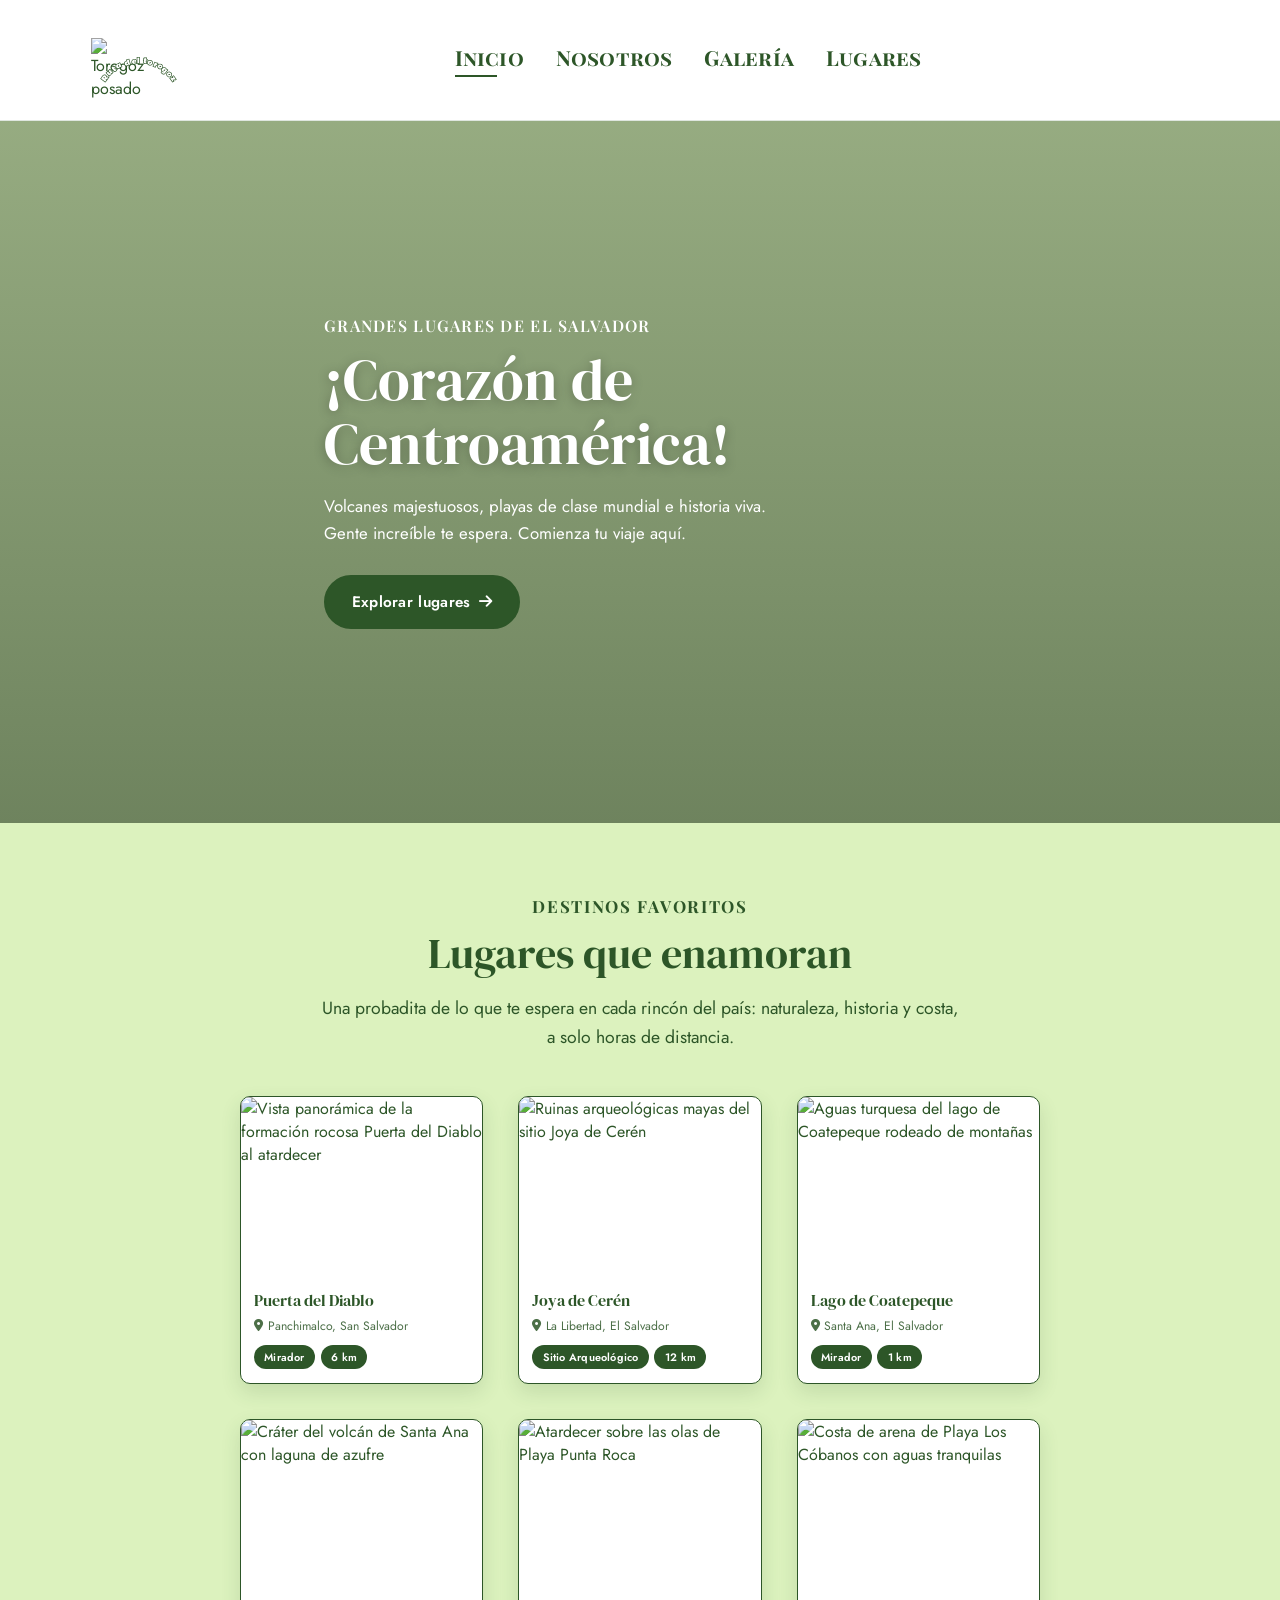
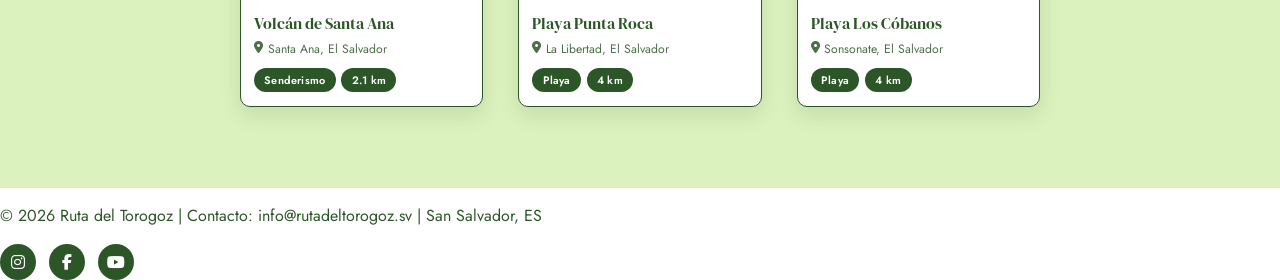
==== index.html @ 1dcf2319 "Subida de una parte de codigo" ====
<!DOCTYPE html>
<html lang="es">
<head>
  <meta charset="UTF-8">
  <meta name="viewport" content="width=device-width, initial-scale=1.0">
  <title>Ruta del Torogoz | Inicio</title>
  <meta name="description" content="Descubre volcanes, playas de clase mundial e historia viva en el corazón de Centroamérica con Ruta del Torogoz.">

  <!-- Tipografías: Rammetto One (logotipo), Playfair Display (menú), DM Serif Display (titulares) y Jost (texto de lectura) -->
  <link rel="preconnect" href="https://fonts.googleapis.com">
  <link rel="preconnect" href="https://fonts.gstatic.com" crossorigin>
  <link href="https://fonts.googleapis.com/css2?family=DM+Serif+Display:ital@0;1&family=Jost:wght@300;400;500;600&family=Playfair+Display:wght@500;600;700&family=Rammetto+One&display=swap" rel="stylesheet">

  <!-- Font Awesome para iconografía (pines de ubicación, redes sociales, flecha) -->
  <link rel="stylesheet" href="https://cdnjs.cloudflare.com/ajax/libs/font-awesome/6.5.1/css/all.min.css">

  <link rel="stylesheet" href="style.css">
</head>
<body>

  <!-- ===================== HEADER / NAVEGACIÓN ===================== -->
  <header class="site-header">
    <div class="site-header__bar">

      <a href="index.html" class="logo" aria-label="Ruta del Torogoz — Inicio">
        <span class="logo__mark">
          <img src="assets/logo-torogoz.jpeg" alt="Torogoz posado sobre una maleta de viaje, símbolo de Ruta del Torogoz">
          <svg class="logo__ring" viewBox="0 0 220 220" aria-hidden="true">
            <path id="logoArc" d="M 18,150 A 92,92 0 1 1 202,150" fill="none"></path>
            <text>
              <textPath href="#logoArc" startOffset="50%" text-anchor="middle">Ruta del torogoz</textPath>
            </text>
          </svg>
        </span>
      </a>

      <button class="nav-toggle" id="navToggle" aria-expanded="false" aria-controls="primaryNav" aria-label="Abrir menú de navegación">
        <span></span><span></span><span></span>
      </button>

      <nav class="main-nav" id="primaryNav" aria-label="Navegación principal">
        <ul class="main-nav__list">
          <li><a href="index.html" class="main-nav__link main-nav__link--active">Inicio</a></li>
          <li><a href="nosotros.html" class="main-nav__link">Nosotros</a></li>
          <li><a href="galeria.html" class="main-nav__link">Galería</a></li>
          <li><a href="lugares.html" class="main-nav__link">Lugares</a></li>
        </ul>
      </nav>
    </div>
  </header>

  <main>
    <!-- ===================== HERO ===================== -->
    <section class="hero">
      <div class="hero__overlay" aria-hidden="true"></div>
      <div class="hero__content">
        <p class="hero__eyebrow">Grandes lugares de El Salvador</p>
        <h1 class="hero__title">¡Corazón de Centroamérica!</h1>
        <p class="hero__text">
          Volcanes majestuosos, playas de clase mundial e historia
          viva. Gente increíble te espera. Comienza tu viaje aquí.
        </p>
        <a href="lugares.html" class="btn btn--primary">
          Explorar lugares <i class="fa-solid fa-arrow-right" aria-hidden="true"></i>
        </a>
      </div>
    </section>

    <!-- ===================== LUGARES DESTACADOS ===================== -->
    <section class="places" id="lugares" aria-labelledby="placesTitle">
      <div class="places__intro">
        <p class="section-eyebrow">Destinos favoritos</p>
        <h2 id="placesTitle" class="section-title">Lugares que enamoran</h2>
        <p class="section-text">Una probadita de lo que te espera en cada rincón del país: naturaleza, historia y costa, a solo horas de distancia.</p>
      </div>

      <ul class="place-grid" role="list">

        <li class="place-card">
          <figure class="place-card__media">
            <img src="https://picsum.photos/id/1015/640/480" alt="Vista panorámica de la formación rocosa Puerta del Diablo al atardecer">
          </figure>
          <div class="place-card__body">
            <h3 class="place-card__title">Puerta del Diablo</h3>
            <p class="place-card__location"><i class="fa-solid fa-location-dot" aria-hidden="true"></i> Panchimalco, San Salvador</p>
            <ul class="place-card__tags" role="list">
              <li class="tag">Mirador</li>
              <li class="tag">6 km</li>
            </ul>
          </div>
        </li>

        <li class="place-card">
          <figure class="place-card__media">
            <img src="https://picsum.photos/id/1039/640/480" alt="Ruinas arqueológicas mayas del sitio Joya de Cerén">
          </figure>
          <div class="place-card__body">
            <h3 class="place-card__title">Joya de Cerén</h3>
            <p class="place-card__location"><i class="fa-solid fa-location-dot" aria-hidden="true"></i> La Libertad, El Salvador</p>
            <ul class="place-card__tags" role="list">
              <li class="tag">Sitio Arqueológico</li>
              <li class="tag">12 km</li>
            </ul>
          </div>
        </li>

        <li class="place-card">
          <figure class="place-card__media">
            <img src="https://picsum.photos/id/1043/640/480" alt="Aguas turquesa del lago de Coatepeque rodeado de montañas">
          </figure>
          <div class="place-card__body">
            <h3 class="place-card__title">Lago de Coatepeque</h3>
            <p class="place-card__location"><i class="fa-solid fa-location-dot" aria-hidden="true"></i> Santa Ana, El Salvador</p>
            <ul class="place-card__tags" role="list">
              <li class="tag">Mirador</li>
              <li class="tag">1 km</li>
            </ul>
          </div>
        </li>

        <li class="place-card">
          <figure class="place-card__media">
            <img src="https://picsum.photos/id/1036/640/480" alt="Cráter del volcán de Santa Ana con laguna de azufre">
          </figure>
          <div class="place-card__body">
            <h3 class="place-card__title">Volcán de Santa Ana</h3>
            <p class="place-card__location"><i class="fa-solid fa-location-dot" aria-hidden="true"></i> Santa Ana, El Salvador</p>
            <ul class="place-card__tags" role="list">
              <li class="tag">Senderismo</li>
              <li class="tag">2.1 km</li>
            </ul>
          </div>
        </li>

        <li class="place-card">
          <figure class="place-card__media">
            <img src="https://picsum.photos/id/1002/640/480" alt="Atardecer sobre las olas de Playa Punta Roca">
          </figure>
          <div class="place-card__body">
            <h3 class="place-card__title">Playa Punta Roca</h3>
            <p class="place-card__location"><i class="fa-solid fa-location-dot" aria-hidden="true"></i> La Libertad, El Salvador</p>
            <ul class="place-card__tags" role="list">
              <li class="tag">Playa</li>
              <li class="tag">4 km</li>
            </ul>
          </div>
        </li>

        <li class="place-card">
          <figure class="place-card__media">
            <img src="https://picsum.photos/id/1050/640/480" alt="Costa de arena de Playa Los Cóbanos con aguas tranquilas">
          </figure>
          <div class="place-card__body">
            <h3 class="place-card__title">Playa Los Cóbanos</h3>
            <p class="place-card__location"><i class="fa-solid fa-location-dot" aria-hidden="true"></i> Sonsonate, El Salvador</p>
            <ul class="place-card__tags" role="list">
              <li class="tag">Playa</li>
              <li class="tag">4 km</li>
            </ul>
          </div>
        </li>

      </ul>
    </section>
  </main>

  <!-- ===================== FOOTER ===================== -->
  <footer class="site-footer">
    <p class="site-footer__copy">© 2026 Ruta del Torogoz | Contacto: <a href="mailto:info@rutadeltorogoz.sv">info@rutadeltorogoz.sv</a> | San Salvador, ES</p>
    <ul class="site-footer__social" role="list">
      <li><a href="#" aria-label="Instagram"><i class="fa-brands fa-instagram" aria-hidden="true"></i></a></li>
      <li><a href="#" aria-label="Facebook"><i class="fa-brands fa-facebook-f" aria-hidden="true"></i></a></li>
      <li><a href="#" aria-label="YouTube"><i class="fa-brands fa-youtube" aria-hidden="true"></i></a></li>
    </ul>
  </footer>

  <script src="script.js"></script>
</body>
</html>
---- style.css ----
/* =====================================================================
   RUTA DEL TOROGOZ — style.css
   Paleta:
     --verde-trazo   #2D5628  (trazos, texto principal, botones)
     --blanco        #FFFFFF  (header, tarjetas, footer)
     --verde-medio   #B5D371  (acentos, franjas)
     --verde-fondo   #DCF2BE  (fondo general del sitio, verde suave)
   Tipografías:
     Rammetto One     -> logotipo
     Playfair Display -> menú de navegación
     DM Serif Display -> titulares
     Jost              -> texto de lectura
   ===================================================================== */

/* ---------- 1. Variables y reset ---------- */
:root {
  --verde-trazo: #2D5628;
  --blanco: #FFFFFF;
  --verde-medio: #B5D371;
  --verde-fondo: #DCF2BE;

  --font-logo: 'Rammetto One', system-ui, sans-serif;
  --font-menu: 'Playfair Display', Georgia, serif;
  --font-titular: 'DM Serif Display', Georgia, serif;
  --font-texto: 'Jost', 'Segoe UI', sans-serif;

  --radio-tarjeta: 14px;
  --sombra-tarjeta: 0 8px 20px rgba(45, 86, 40, 0.14);
  --contenedor-ancho: 1180px;
}

*, *::before, *::after { box-sizing: border-box; }

html { scroll-behavior: smooth; }

body {
  margin: 0;
  font-family: var(--font-texto);
  color: var(--verde-trazo);
  background-color: var(--verde-fondo); /* fondo general de todo el proyecto */
  -webkit-font-smoothing: antialiased;
}

img { max-width: 100%; display: block; }

a { color: inherit; text-decoration: none; }

ul { list-style: none; margin: 0; padding: 0; }

:focus-visible {
  outline: 3px solid var(--verde-trazo);
  outline-offset: 2px;
}

.btn {
  display: inline-flex;
  align-items: center;
  gap: 0.55rem;
  font-family: var(--font-texto);
  font-weight: 600;
  font-size: 0.95rem;
  letter-spacing: 0.02em;
  padding: 0.85rem 1.6rem;
  border-radius: 999px;
  border: 2px solid var(--verde-trazo);
  cursor: pointer;
  transition: transform 0.2s ease, background-color 0.2s ease, color 0.2s ease;
}

.btn--primary {
  background-color: var(--verde-trazo);
  color: var(--blanco);
}

.btn--primary:hover,
.btn--primary:focus-visible {
  background-color: var(--blanco);
  color: var(--verde-trazo);
  transform: translateY(-2px);
}

/* ---------- 2. Header / Navegación ---------- */
.site-header {
  position: sticky;
  top: 0;
  z-index: 50;
  background-color: var(--blanco);
  border-bottom: 1px solid rgba(45, 86, 40, 0.15);
}

.site-header__bar {
  max-width: var(--contenedor-ancho);
  margin-inline: auto;
  padding: 0.75rem 1.5rem;
  display: grid;
  grid-template-columns: auto 1fr auto;
  align-items: center;
  gap: 1rem;
}

.site-header__bar .logo {
  grid-column: 1;
}

.site-header__bar .main-nav {
  grid-column: 2;
  justify-self: center;
}

.nav-toggle {
  grid-column: 3;
  justify-self: end;
}

/* --- Logotipo: torogoz + texto curvo Rammetto One --- */
.logo {
  position: relative;
  display: inline-flex;
  align-items: center;
  justify-content: center;
  width: 96px;
  height: 96px;
  flex-shrink: 0;
}

.logo__mark {
  position: relative;
  display: block;
  width: 62px;
  height: 62px;
  margin-top: 18px;
}

.logo__mark img {
  width: 100%;
  height: 100%;
  object-fit: contain;
}

.logo__ring {
  position: absolute;
  inset: 0;
  width: 96px;
  height: 96px;
  overflow: visible;
  pointer-events: none;
}

.logo__ring text {
  font-family: var(--font-logo);
  font-size: 15px;
  fill: var(--blanco);
  stroke: var(--verde-trazo);
  stroke-width: 3px;
  paint-order: stroke fill;
  letter-spacing: 1px;
}

/* --- Navegación principal --- */
.main-nav__list {
  display: flex;
  align-items: center;
  gap: 2rem;
}

.main-nav__link {
  position: relative;
  display: inline-block;
  font-family: var(--font-menu);
  font-weight: 700;
  font-size: 1.3rem;
  color: var(--verde-trazo);
  font-variant-caps: small-caps; /* primera letra en mayúscula grande, resto en versalitas, igual al diseño */
  letter-spacing: 0.01em;
  padding-bottom: 6px;
  white-space: nowrap;
  transition: opacity 0.2s ease;
}

.main-nav__link::after {
  content: '';
  position: absolute;
  left: 0;
  bottom: 0;
  width: 62%;
  height: 2px;
  background-color: var(--verde-trazo);
  transform: scaleX(0);
  transform-origin: left;
  transition: transform 0.25s ease;
}

.main-nav__link:hover,
.main-nav__link:focus-visible {
  opacity: 0.75;
}

.main-nav__link--active::after {
  transform: scaleX(1);
}

.nav-toggle {
  display: none;
  flex-direction: column;
  justify-content: center;
  gap: 5px;
  width: 40px;
  height: 40px;
  background: none;
  border: none;
  cursor: pointer;
  padding: 0;
}

.nav-toggle span {
  display: block;
  height: 2px;
  width: 100%;
  background-color: var(--verde-trazo);
  border-radius: 2px;
}

/* ---------- 3. Hero ---------- */
.hero {
  position: relative;
  min-height: 78vh;
  display: flex;
  align-items: center;
  background-image:
    linear-gradient(180deg, rgba(20, 40, 15, 0.35) 0%, rgba(20, 40, 15, 0.55) 100%),
    url('https://picsum.photos/id/1018/1600/1000');
  background-size: cover;
  background-position: center;
}

.hero__content {
  position: relative;
  z-index: 2;
  max-width: var(--contenedor-ancho);
  margin-inline: auto;
  padding: 4rem 1.5rem;
  color: var(--blanco);
  max-width: 680px;
}

.hero__eyebrow {
  font-family: var(--font-menu);
  text-transform: uppercase;
  letter-spacing: 0.08em;
  font-size: 1rem;
  font-weight: 600;
  margin: 0 0 0.75rem;
}

.hero__title {
  font-family: var(--font-titular);
  font-weight: 400;
  font-size: clamp(2.4rem, 5vw, 3.6rem);
  line-height: 1.1;
  margin: 0 0 1.1rem;
  text-shadow: 0 2px 12px rgba(0, 0, 0, 0.25);
}

.hero__text {
  font-size: 1.05rem;
  line-height: 1.6;
  margin: 0 0 1.8rem;
  max-width: 46ch;
}

/* ---------- 4. Lugares destacados (grid de tarjetas) ---------- */
.places {
  max-width: var(--contenedor-ancho);
  margin-inline: auto;
  padding: 4.5rem 1.5rem 5rem;
}

.places__intro {
  text-align: center;
  max-width: 640px;
  margin: 0 auto 2.75rem;
}

.section-eyebrow {
  font-family: var(--font-menu);
  text-transform: uppercase;
  letter-spacing: 0.1em;
  font-size: 1.05rem;
  font-weight: 700;
  margin: 0 0 0.5rem;
}

.section-title {
  font-family: var(--font-titular);
  font-weight: 400;
  font-size: clamp(1.9rem, 3.4vw, 2.6rem);
  margin: 0 0 0.75rem;
}

.section-text {
  font-size: 1.1rem;
  line-height: 1.65;
  margin: 0;
}

/* Grid respeta 3 columnas x 2 filas, como en el diseño de referencia */
.place-grid {
  display: grid;
  grid-template-columns: repeat(3, 1fr);
  gap: 2.2rem;
  max-width: 800px;
  margin-inline: auto;
}

.place-card {
  display: flex;
  flex-direction: column;
  background-color: var(--blanco);
  border: 1.5px solid var(--verde-trazo);
  border-radius: 10px;
  overflow: hidden;
  box-shadow: var(--sombra-tarjeta);
  transition: transform 0.25s ease, box-shadow 0.25s ease;
}

.place-card:hover {
  transform: translateY(-4px);
  box-shadow: 0 14px 26px rgba(45, 86, 40, 0.2);
}

.place-card__media {
  margin: 0;
  aspect-ratio: 4 / 3;
  overflow: hidden;
}

.place-card__media img {
  width: 100%;
  height: 100%;
  object-fit: cover;
  transition: transform 0.4s ease;
}

.place-card:hover .place-card__media img {
  transform: scale(1.06);
}

.place-card__body {
  display: flex;
  flex-direction: column;
  gap: 0.35rem;
  padding: 0.7rem 0.8rem 0.85rem;
}

.place-card__title {
  font-family: var(--font-titular);
  font-weight: 400;
  font-size: 1.02rem;
  margin: 0;
}

.place-card__location {
  display: flex;
  align-items: center;
  gap: 0.3rem;
  font-size: 0.76rem;
  color: var(--verde-trazo);
  opacity: 0.85;
  margin: 0;
}

.place-card__tags {
  display: flex;
  flex-wrap: wrap;
  gap: 0.35rem;
  margin-top: 0.3rem;
}

.tag {
  background-color: var(--verde-trazo);
  color: var(--blanco);
  font-size: 0.68rem;
  font-weight: 600;
  letter-spacing: 0.02em;
  padding: 0.25rem 0.65rem;
  border-radius: 999px;
}

/* ---------- 5. Footer ---------- */
.site-footer {
  background-color: var(--blanco);
  border-top: 1px solid rgba(45, 86, 40, 0.15);
}

.site-footer__top {
  max-width: var(--contenedor-ancho);
  margin-inline: auto;
  padding: 3.5rem 1.5rem 2.5rem;
  display: grid;
  grid-template-columns: 1.4fr 1fr 1fr;
  gap: 2.5rem;
}

.footer-col h3 {
  font-family: var(--font-menu);
  font-size: 1.1rem;
  font-weight: 700;
  margin: 0 0 0.9rem;
}

.footer-col p {
  font-size: 0.92rem;
  line-height: 1.6;
  margin: 0;
  opacity: 0.85;
  max-width: 34ch;
}

.footer-col--links ul,
.footer-col--contact ul {
  display: flex;
  flex-direction: column;
  gap: 0.6rem;
}

.footer-col--links a {
  font-size: 0.95rem;
  transition: opacity 0.2s ease;
}

.footer-col--links a:hover {
  opacity: 0.7;
}

.footer-col--contact li {
  display: flex;
  align-items: center;
  gap: 0.5rem;
  font-size: 0.92rem;
}

.footer-col--contact a:hover {
  opacity: 0.7;
}

.footer-logo {
  display: inline-flex;
  align-items: center;
  gap: 0.6rem;
  margin-bottom: 0.9rem;
}

.footer-logo img {
  width: 40px;
  height: 40px;
  object-fit: contain;
}

.footer-logo span {
  font-family: var(--font-titular);
  font-size: 1.15rem;
}

.site-footer__social {
  display: flex;
  gap: 0.8rem;
  margin-top: 1.1rem;
}

.site-footer__social a {
  display: inline-flex;
  align-items: center;
  justify-content: center;
  width: 36px;
  height: 36px;
  border-radius: 50%;
  background-color: var(--verde-trazo);
  color: var(--blanco);
  transition: transform 0.2s ease, background-color 0.2s ease;
}

.site-footer__social a:hover,
.site-footer__social a:focus-visible {
  background-color: var(--verde-medio);
  color: var(--verde-trazo);
  transform: translateY(-3px);
}

.site-footer__bottom {
  border-top: 1px solid rgba(45, 86, 40, 0.12);
  padding: 1.1rem 1.5rem;
  text-align: center;
}

.site-footer__bottom p {
  font-size: 0.85rem;
  margin: 0;
  opacity: 0.8;
}


/* ---------- 6. Responsividad (mobile-first: ajustes desde escritorio hacia abajo) ---------- */

/* Tablets */
@media (max-width: 900px) {
  .place-grid {
    grid-template-columns: repeat(2, 1fr);
  }

  .site-footer__top {
    grid-template-columns: 1fr 1fr;
  }

  .footer-col--brand {
    grid-column: 1 / -1;
  }
}

/* Tablets pequeñas y móviles: aquí activamos el menú tipo hamburguesa */
@media (max-width: 860px) {
  .nav-toggle {
    display: flex;
  }

  .main-nav {
    position: absolute;
    top: 100%;
    left: 0;
    right: 0;
    background-color: var(--blanco);
    border-bottom: 1px solid rgba(45, 86, 40, 0.15);
    max-height: 0;
    overflow: hidden;
    transition: max-height 0.3s ease;
  }

  .main-nav.is-open {
    max-height: 320px;
  }

  .main-nav__list {
    flex-direction: column;
    align-items: flex-start;
    gap: 0;
    padding: 0.5rem 1.5rem 1.25rem;
  }

  .main-nav__link {
    display: block;
    padding: 0.6rem 0;
    width: 100%;
  }

  .hero {
    min-height: 70vh;
  }

  .place-grid {
    grid-template-columns: 1fr;
  }

  .site-footer__top {
    grid-template-columns: 1fr;
    text-align: center;
  }

  .footer-col--brand {
    grid-column: auto;
  }

  .footer-logo {
    justify-content: center;
  }

  .footer-col p {
    max-width: none;
    margin-inline: auto;
  }

  .footer-col--links ul,
  .footer-col--contact ul {
    align-items: center;
  }

  .footer-col--contact li {
    justify-content: center;
  }

  .site-footer__social {
    justify-content: center;
  }

  /* Táctil: se agranda el área de toque de los íconos sociales */
  .site-footer__social a {
    width: 44px;
    height: 44px;
  }
}
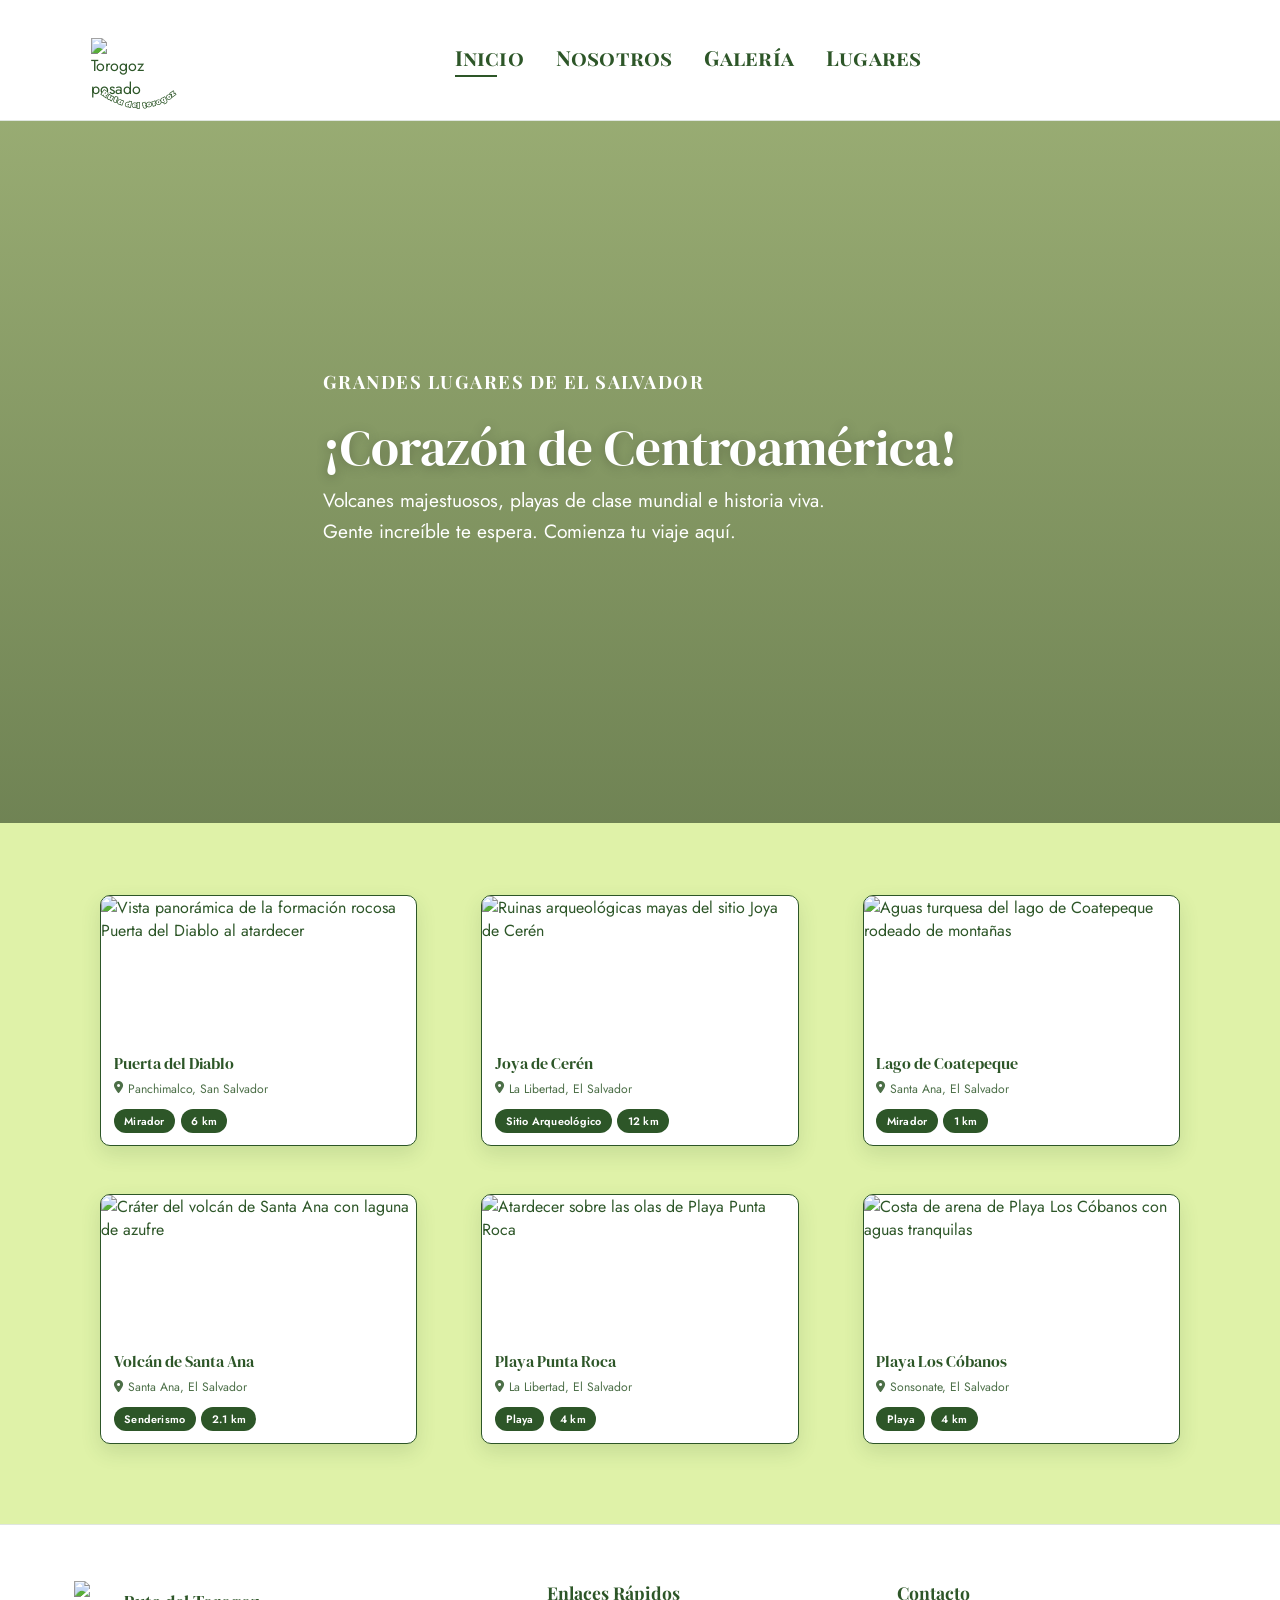
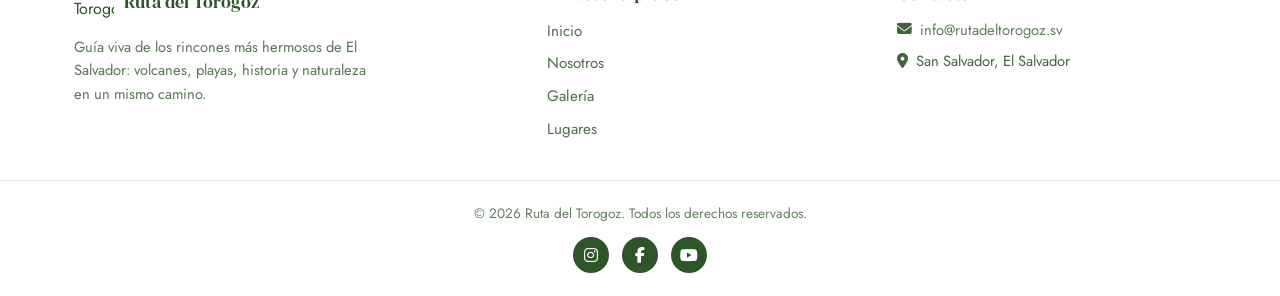
==== commit f841c1ed: "subida de codigo actuaalizado pero no definitiva" ====
--- a/index.html
+++ b/index.html
@@ -26,7 +26,7 @@
         <span class="logo__mark">
           <img src="assets/logo-torogoz.jpeg" alt="Torogoz posado sobre una maleta de viaje, símbolo de Ruta del Torogoz">
           <svg class="logo__ring" viewBox="0 0 220 220" aria-hidden="true">
-            <path id="logoArc" d="M 18,150 A 92,92 0 1 1 202,150" fill="none"></path>
+            <path id="logoArc" d="M 15,120 Q 110,200 205,120" fill="none"></path>
             <text>
               <textPath href="#logoArc" startOffset="50%" text-anchor="middle">Ruta del torogoz</textPath>
             </text>
@@ -60,20 +60,11 @@
           Volcanes majestuosos, playas de clase mundial e historia
           viva. Gente increíble te espera. Comienza tu viaje aquí.
         </p>
-        <a href="lugares.html" class="btn btn--primary">
-          Explorar lugares <i class="fa-solid fa-arrow-right" aria-hidden="true"></i>
-        </a>
       </div>
     </section>
 
     <!-- ===================== LUGARES DESTACADOS ===================== -->
-    <section class="places" id="lugares" aria-labelledby="placesTitle">
-      <div class="places__intro">
-        <p class="section-eyebrow">Destinos favoritos</p>
-        <h2 id="placesTitle" class="section-title">Lugares que enamoran</h2>
-        <p class="section-text">Una probadita de lo que te espera en cada rincón del país: naturaleza, historia y costa, a solo horas de distancia.</p>
-      </div>
-
+    <section class="places" id="lugares" aria-label="Lugares destacados">
       <ul class="place-grid" role="list">
 
         <li class="place-card">
@@ -166,12 +157,44 @@
 
   <!-- ===================== FOOTER ===================== -->
   <footer class="site-footer">
-    <p class="site-footer__copy">© 2026 Ruta del Torogoz | Contacto: <a href="mailto:info@rutadeltorogoz.sv">info@rutadeltorogoz.sv</a> | San Salvador, ES</p>
-    <ul class="site-footer__social" role="list">
-      <li><a href="#" aria-label="Instagram"><i class="fa-brands fa-instagram" aria-hidden="true"></i></a></li>
-      <li><a href="#" aria-label="Facebook"><i class="fa-brands fa-facebook-f" aria-hidden="true"></i></a></li>
-      <li><a href="#" aria-label="YouTube"><i class="fa-brands fa-youtube" aria-hidden="true"></i></a></li>
-    </ul>
+    <div class="site-footer__top">
+
+      <div class="footer-col footer-col--brand">
+        <a href="index.html" class="footer-logo">
+          <img src="assets/logo-torogoz.jpeg" alt="Torogoz posado sobre una maleta de viaje, símbolo de Ruta del Torogoz">
+          <span>Ruta del Torogoz</span>
+        </a>
+        <p>Guía viva de los rincones más hermosos de El Salvador: volcanes, playas, historia y naturaleza en un mismo camino.</p>
+      </div>
+
+      <nav class="footer-col footer-col--links" aria-label="Enlaces del sitio">
+        <h3>Enlaces Rápidos</h3>
+        <ul role="list">
+          <li><a href="index.html">Inicio</a></li>
+          <li><a href="nosotros.html">Nosotros</a></li>
+          <li><a href="galeria.html">Galería</a></li>
+          <li><a href="lugares.html">Lugares</a></li>
+        </ul>
+      </nav>
+
+      <div class="footer-col footer-col--contact">
+        <h3>Contacto</h3>
+        <ul role="list">
+          <li><i class="fa-solid fa-envelope" aria-hidden="true"></i> <a href="mailto:info@rutadeltorogoz.sv">info@rutadeltorogoz.sv</a></li>
+          <li><i class="fa-solid fa-location-dot" aria-hidden="true"></i> San Salvador, El Salvador</li>
+        </ul>
+      </div>
+
+    </div>
+
+    <div class="site-footer__bottom">
+      <p>© 2026 Ruta del Torogoz. Todos los derechos reservados.</p>
+      <ul class="site-footer__social" role="list">
+        <li><a href="#" aria-label="Instagram"><i class="fa-brands fa-instagram" aria-hidden="true"></i></a></li>
+        <li><a href="#" aria-label="Facebook"><i class="fa-brands fa-facebook-f" aria-hidden="true"></i></a></li>
+        <li><a href="#" aria-label="YouTube"><i class="fa-brands fa-youtube" aria-hidden="true"></i></a></li>
+      </ul>
+    </div>
   </footer>
 
   <script src="script.js"></script>
--- a/style.css
+++ b/style.css
@@ -4,7 +4,7 @@
      --verde-trazo   #2D5628  (trazos, texto principal, botones)
      --blanco        #FFFFFF  (header, tarjetas, footer)
      --verde-medio   #B5D371  (acentos, franjas)
-     --verde-fondo   #DCF2BE  (fondo general del sitio, verde suave)
+     --verde-fondo   #DFF2A8  (fondo general del sitio, verde manzana suave)
    Tipografías:
      Rammetto One     -> logotipo
      Playfair Display -> menú de navegación
@@ -17,7 +17,7 @@
   --verde-trazo: #2D5628;
   --blanco: #FFFFFF;
   --verde-medio: #B5D371;
-  --verde-fondo: #DCF2BE;
+  --verde-fondo: #DFF2A8;
 
   --font-logo: 'Rammetto One', system-ui, sans-serif;
   --font-menu: 'Playfair Display', Georgia, serif;
@@ -240,29 +240,30 @@
   margin-inline: auto;
   padding: 4rem 1.5rem;
   color: var(--blanco);
-  max-width: 680px;
+  max-width: 820px;
 }
 
 .hero__eyebrow {
   font-family: var(--font-menu);
   text-transform: uppercase;
   letter-spacing: 0.08em;
-  font-size: 1rem;
-  font-weight: 600;
-  margin: 0 0 0.75rem;
+  font-size: 1.15rem;
+  font-weight: 700;
+  margin: 0 0 1.6rem;
 }
 
 .hero__title {
   font-family: var(--font-titular);
   font-weight: 400;
-  font-size: clamp(2.4rem, 5vw, 3.6rem);
+  font-size: clamp(1.5rem, 4.6vw, 3.2rem);
   line-height: 1.1;
-  margin: 0 0 1.1rem;
+  margin: 0 0 0.6rem;
+  white-space: nowrap;
   text-shadow: 0 2px 12px rgba(0, 0, 0, 0.25);
 }
 
 .hero__text {
-  font-size: 1.05rem;
+  font-size: 1.2rem;
   line-height: 1.6;
   margin: 0 0 1.8rem;
   max-width: 46ch;
@@ -307,14 +308,16 @@
 .place-grid {
   display: grid;
   grid-template-columns: repeat(3, 1fr);
-  gap: 2.2rem;
-  max-width: 800px;
+  align-items: stretch;
+  gap: 3rem 4rem;
+  max-width: 1080px;
   margin-inline: auto;
 }
 
 .place-card {
   display: flex;
   flex-direction: column;
+  height: 100%;
   background-color: var(--blanco);
   border: 1.5px solid var(--verde-trazo);
   border-radius: 10px;
@@ -330,7 +333,7 @@
 
 .place-card__media {
   margin: 0;
-  aspect-ratio: 4 / 3;
+  aspect-ratio: 12 / 5.6;
   overflow: hidden;
 }
 
@@ -348,14 +351,16 @@
 .place-card__body {
   display: flex;
   flex-direction: column;
-  gap: 0.35rem;
-  padding: 0.7rem 0.8rem 0.85rem;
+  flex-grow: 1;
+  gap: 0.4rem;
+  padding: 0.6rem 0.8rem 0.75rem;
 }
 
 .place-card__title {
   font-family: var(--font-titular);
   font-weight: 400;
   font-size: 1.02rem;
+  line-height: 1.25;
   margin: 0;
 }
 
@@ -373,7 +378,8 @@
   display: flex;
   flex-wrap: wrap;
   gap: 0.35rem;
-  margin-top: 0.3rem;
+  margin-top: auto;
+  padding-top: 0.3rem;
 }
 
 .tag {
@@ -389,6 +395,7 @@
 /* ---------- 5. Footer ---------- */
 .site-footer {
   background-color: var(--blanco);
+  color: var(--verde-trazo);
   border-top: 1px solid rgba(45, 86, 40, 0.15);
 }
 
@@ -405,6 +412,7 @@
   font-family: var(--font-menu);
   font-size: 1.1rem;
   font-weight: 700;
+  color: var(--verde-trazo);
   margin: 0 0 0.9rem;
 }
 
@@ -412,7 +420,8 @@
   font-size: 0.92rem;
   line-height: 1.6;
   margin: 0;
-  opacity: 0.85;
+  color: var(--verde-trazo);
+  opacity: 0.8;
   max-width: 34ch;
 }
 
@@ -421,6 +430,12 @@
   display: flex;
   flex-direction: column;
   gap: 0.6rem;
+}
+
+.footer-col--links a,
+.footer-col--contact a {
+  color: var(--verde-trazo);
+  opacity: 0.85;
 }
 
 .footer-col--links a {
@@ -429,7 +444,7 @@
 }
 
 .footer-col--links a:hover {
-  opacity: 0.7;
+  opacity: 1;
 }
 
 .footer-col--contact li {
@@ -437,10 +452,12 @@
   align-items: center;
   gap: 0.5rem;
   font-size: 0.92rem;
+  color: var(--verde-trazo);
+  opacity: 0.9;
 }
 
 .footer-col--contact a:hover {
-  opacity: 0.7;
+  opacity: 1;
 }
 
 .footer-logo {
@@ -459,12 +476,29 @@
 .footer-logo span {
   font-family: var(--font-titular);
   font-size: 1.15rem;
+  color: var(--verde-trazo);
+}
+
+.site-footer__bottom {
+  border-top: 1px solid rgba(45, 86, 40, 0.15);
+  padding: 1.4rem 1.5rem;
+  display: flex;
+  flex-direction: column;
+  align-items: center;
+  gap: 0.9rem;
+  text-align: center;
+}
+
+.site-footer__bottom p {
+  font-size: 0.85rem;
+  margin: 0;
+  color: var(--verde-trazo);
+  opacity: 0.75;
 }
 
 .site-footer__social {
   display: flex;
   gap: 0.8rem;
-  margin-top: 1.1rem;
 }
 
 .site-footer__social a {
@@ -484,18 +518,6 @@
   background-color: var(--verde-medio);
   color: var(--verde-trazo);
   transform: translateY(-3px);
-}
-
-.site-footer__bottom {
-  border-top: 1px solid rgba(45, 86, 40, 0.12);
-  padding: 1.1rem 1.5rem;
-  text-align: center;
-}
-
-.site-footer__bottom p {
-  font-size: 0.85rem;
-  margin: 0;
-  opacity: 0.8;
 }
 
 
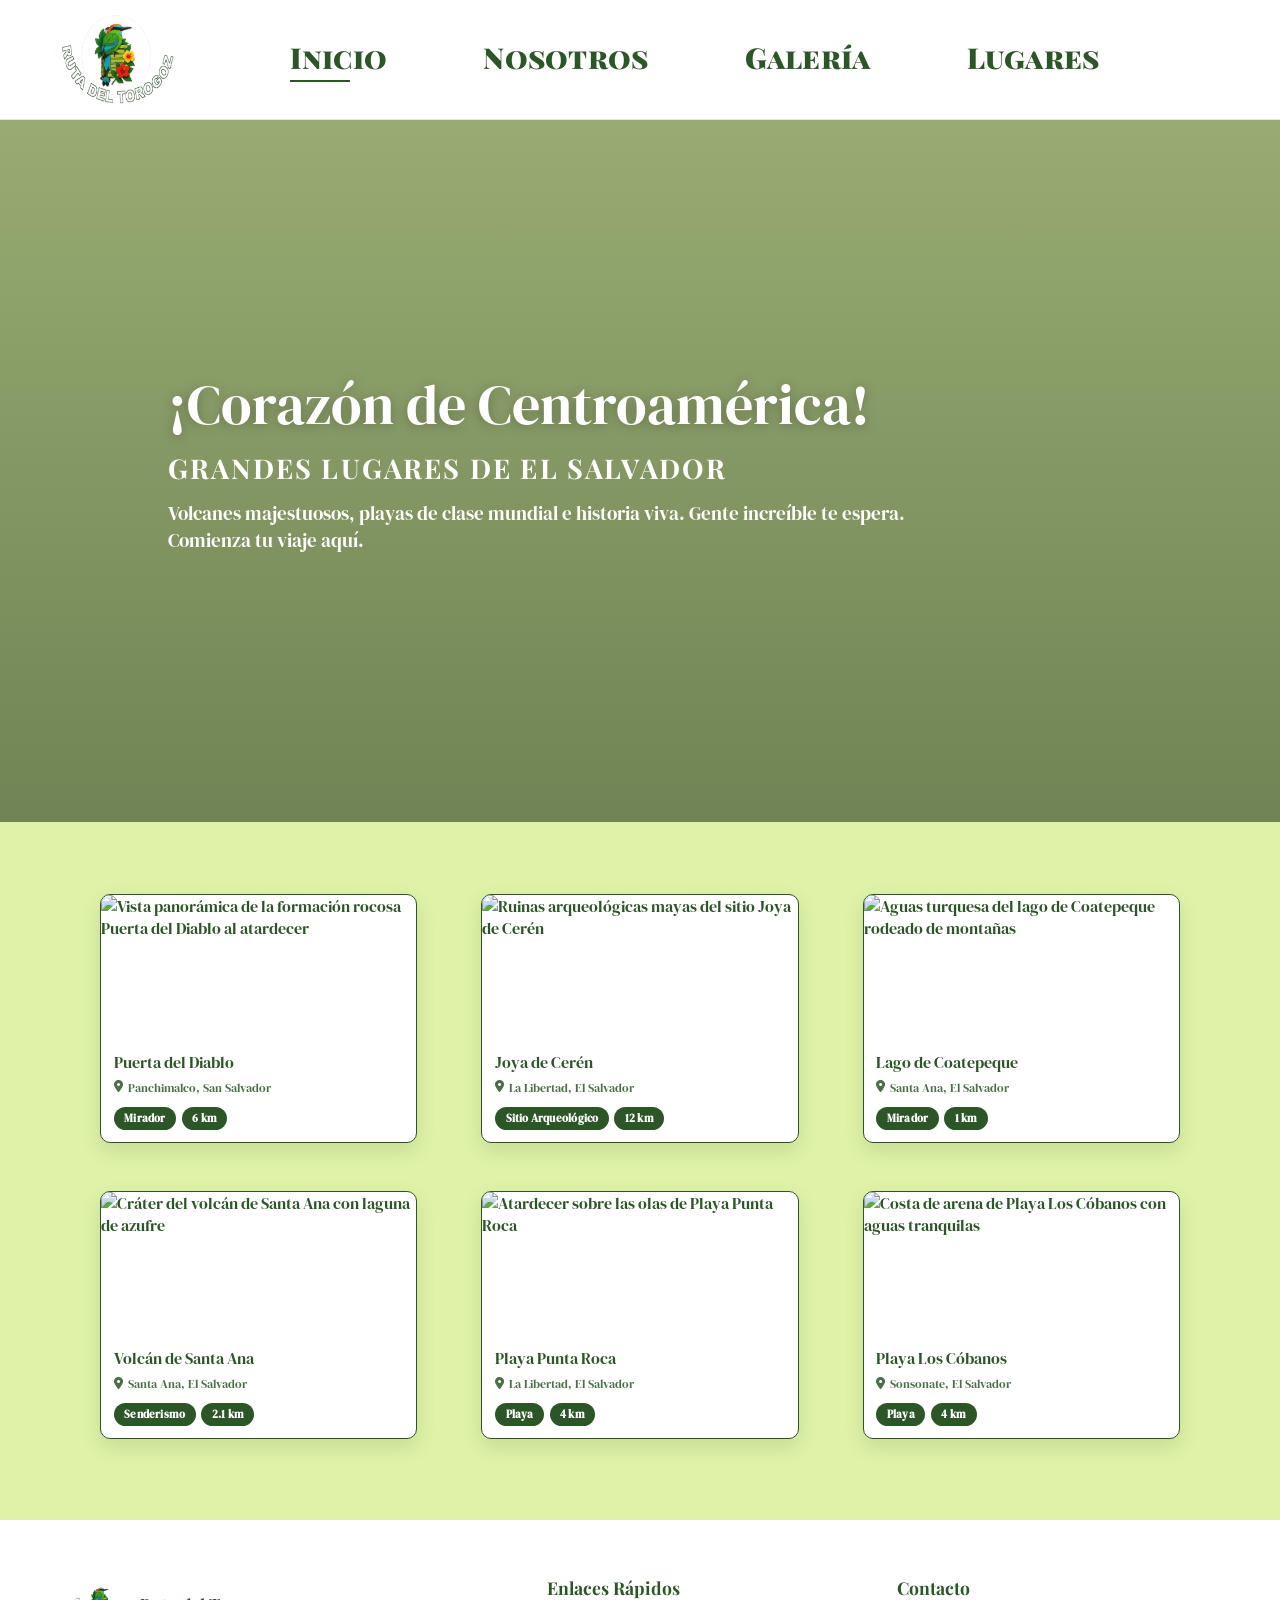
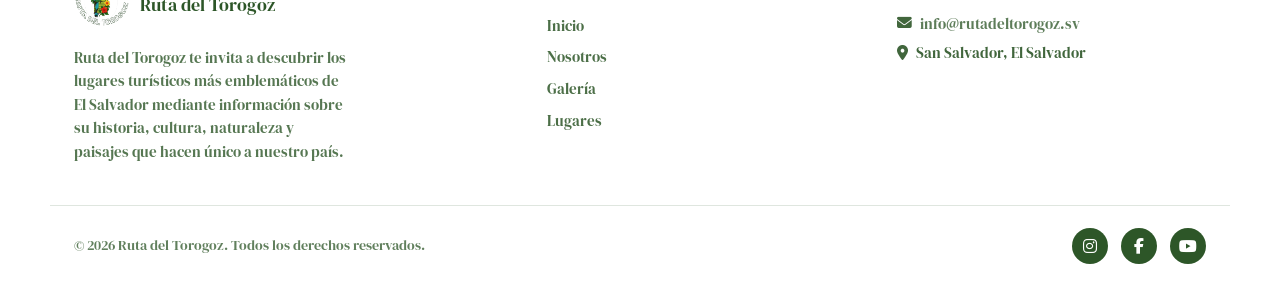
==== commit 1f7e76a6: "Subida de codigo de pagina principal y codigo js" ====
--- a/index.html
+++ b/index.html
@@ -19,18 +19,12 @@
 <body>
 
   <!-- ===================== HEADER / NAVEGACIÓN ===================== -->
-  <header class="site-header">
+ <header class="site-header">
     <div class="site-header__bar">
 
       <a href="index.html" class="logo" aria-label="Ruta del Torogoz — Inicio">
         <span class="logo__mark">
-          <img src="assets/logo-torogoz.jpeg" alt="Torogoz posado sobre una maleta de viaje, símbolo de Ruta del Torogoz">
-          <svg class="logo__ring" viewBox="0 0 220 220" aria-hidden="true">
-            <path id="logoArc" d="M 15,120 Q 110,200 205,120" fill="none"></path>
-            <text>
-              <textPath href="#logoArc" startOffset="50%" text-anchor="middle">Ruta del torogoz</textPath>
-            </text>
-          </svg>
+          <img src="assets/img/torogoz_logo_sittioweb (1).png" alt="Ruta del Torogoz: torogoz posado sobre una maleta de viaje">
         </span>
       </a>
 
@@ -39,11 +33,11 @@
       </button>
 
       <nav class="main-nav" id="primaryNav" aria-label="Navegación principal">
-        <ul class="main-nav__list">
-          <li><a href="index.html" class="main-nav__link main-nav__link--active">Inicio</a></li>
-          <li><a href="nosotros.html" class="main-nav__link">Nosotros</a></li>
-          <li><a href="galeria.html" class="main-nav__link">Galería</a></li>
-          <li><a href="lugares.html" class="main-nav__link">Lugares</a></li>
+  <ul class="main-nav__list">
+    <li><a href="index.html" class="main-nav__link">Inicio</a></li>
+    <li><a href="nosotros.html" class="main-nav__link">Nosotros</a></li>
+    <li><a href="galeria.html" class="main-nav__link">Galería</a></li>
+    <li><a href="lugares.html" class="main-nav__link">Lugares</a></li>
         </ul>
       </nav>
     </div>
@@ -54,13 +48,13 @@
     <section class="hero">
       <div class="hero__overlay" aria-hidden="true"></div>
       <div class="hero__content">
-        <p class="hero__eyebrow">Grandes lugares de El Salvador</p>
-        <h1 class="hero__title">¡Corazón de Centroamérica!</h1>
-        <p class="hero__text">
-          Volcanes majestuosos, playas de clase mundial e historia
-          viva. Gente increíble te espera. Comienza tu viaje aquí.
-        </p>
-      </div>
+  <h1 class="hero__title">¡Corazón de Centroamérica!</h1>
+  <p class="hero__eyebrow">Grandes lugares de El Salvador</p>
+  <p class="hero__text">
+    Volcanes majestuosos, playas de clase mundial e historia
+    viva. Gente increíble te espera. <br> Comienza tu viaje aquí.
+  </p>
+</div>
     </section>
 
     <!-- ===================== LUGARES DESTACADOS ===================== -->
@@ -161,10 +155,10 @@
 
       <div class="footer-col footer-col--brand">
         <a href="index.html" class="footer-logo">
-          <img src="assets/logo-torogoz.jpeg" alt="Torogoz posado sobre una maleta de viaje, símbolo de Ruta del Torogoz">
+          <img src="assets/img/torogoz_logo_sittioweb (1).png" alt="Torogoz posado sobre una maleta de viaje, símbolo de Ruta del Torogoz">
           <span>Ruta del Torogoz</span>
         </a>
-        <p>Guía viva de los rincones más hermosos de El Salvador: volcanes, playas, historia y naturaleza en un mismo camino.</p>
+        <p>Ruta del Torogoz te invita a descubrir los lugares turísticos más emblemáticos de El Salvador mediante información sobre su historia, cultura, naturaleza y paisajes que hacen único a nuestro país.</p>
       </div>
 
       <nav class="footer-col footer-col--links" aria-label="Enlaces del sitio">
@@ -197,6 +191,6 @@
     </div>
   </footer>
 
-  <script src="script.js"></script>
+  <script src="scrip.js"></script>
 </body>
 </html>
--- a/style.css
+++ b/style.css
@@ -22,7 +22,7 @@
   --font-logo: 'Rammetto One', system-ui, sans-serif;
   --font-menu: 'Playfair Display', Georgia, serif;
   --font-titular: 'DM Serif Display', Georgia, serif;
-  --font-texto: 'Jost', 'Segoe UI', sans-serif;
+  --font-texto: 'DM Serif Display', Georgia, serif ;
 
   --radio-tarjeta: 14px;
   --sombra-tarjeta: 0 8px 20px rgba(45, 86, 40, 0.14);
@@ -112,69 +112,56 @@
   justify-self: end;
 }
 
-/* --- Logotipo: torogoz + texto curvo Rammetto One --- */
+/* --- Logotipo: una sola imagen (el pájaro, la maleta y el texto "Ruta del
+   Torogoz" ya vienen dibujados dentro del archivo). El logo queda ENTERO
+   dentro del header: se encierra en una caja de máximo 130x130px y
+   "object-fit: contain" escala la imagen completa para que quepa entera
+   ahí adentro, sin recortarla ni desbordarse. */
 .logo {
+  margin-left: -1.3rem;   /* ajusta el número: más negativo = más a la izquierda */
   position: relative;
   display: inline-flex;
   align-items: center;
   justify-content: center;
-  width: 96px;
-  height: 96px;
+  width: 130px;
+  height: 95px;
+  max-width: 130px;
+  max-height: 95;
   flex-shrink: 0;
 }
 
 .logo__mark {
   position: relative;
   display: block;
-  width: 62px;
-  height: 62px;
-  margin-top: 18px;
+  width: 100%;
+  height: 100%;
 }
 
 .logo__mark img {
   width: 100%;
   height: 100%;
   object-fit: contain;
-}
-
-.logo__ring {
-  position: absolute;
-  inset: 0;
-  width: 96px;
-  height: 96px;
-  overflow: visible;
-  pointer-events: none;
-}
-
-.logo__ring text {
-  font-family: var(--font-logo);
-  font-size: 15px;
-  fill: var(--blanco);
-  stroke: var(--verde-trazo);
-  stroke-width: 3px;
-  paint-order: stroke fill;
-  letter-spacing: 1px;
-}
-
+  object-position: center;
+}
 /* --- Navegación principal --- */
 .main-nav__list {
   display: flex;
   align-items: center;
-  gap: 2rem;
+  gap: 6rem;
 }
 
 .main-nav__link {
   position: relative;
   display: inline-block;
   font-family: var(--font-menu);
-  font-weight: 700;
-  font-size: 1.3rem;
+  font-weight: 900;
+  font-size: 1.8rem;
   color: var(--verde-trazo);
   font-variant-caps: small-caps; /* primera letra en mayúscula grande, resto en versalitas, igual al diseño */
   letter-spacing: 0.01em;
   padding-bottom: 6px;
   white-space: nowrap;
-  transition: opacity 0.2s ease;
+  transition: opacity 0.2s ease
 }
 
 .main-nav__link::after {
@@ -237,38 +224,40 @@
   position: relative;
   z-index: 2;
   max-width: var(--contenedor-ancho);
-  margin-inline: auto;
+  margin-inline: 9rem 0;
   padding: 4rem 1.5rem;
   color: var(--blanco);
   max-width: 820px;
 }
-
+ 
 .hero__eyebrow {
   font-family: var(--font-menu);
   text-transform: uppercase;
   letter-spacing: 0.08em;
-  font-size: 1.15rem;
+  font-size: 1.7rem;
   font-weight: 700;
-  margin: 0 0 1.6rem;
-}
-
+  color: var(--blanco);
+  margin: 0 0 0.9rem;
+}
+ 
 .hero__title {
   font-family: var(--font-titular);
   font-weight: 400;
-  font-size: clamp(1.5rem, 4.6vw, 3.2rem);
+  font-size: clamp(2rem, 4.6vw, 3.5rem);
   line-height: 1.1;
-  margin: 0 0 0.6rem;
+  color: var(--blanco);
+  margin: 0 0 0.9rem;
   white-space: nowrap;
   text-shadow: 0 2px 12px rgba(0, 0, 0, 0.25);
 }
-
+ 
 .hero__text {
   font-size: 1.2rem;
-  line-height: 1.6;
-  margin: 0 0 1.8rem;
-  max-width: 46ch;
-}
-
+  line-height: 1.4;
+  color: var(--blanco);
+  margin: 0 0 0.9rem;
+  
+}
 /* ---------- 4. Lugares destacados (grid de tarjetas) ---------- */
 .places {
   max-width: var(--contenedor-ancho);
@@ -468,8 +457,8 @@
 }
 
 .footer-logo img {
-  width: 40px;
-  height: 40px;
+  width: 56px;
+  height: 56px;
   object-fit: contain;
 }
 
@@ -480,13 +469,15 @@
 }
 
 .site-footer__bottom {
+  max-width: var(--contenedor-ancho);
+  margin-inline: auto;
   border-top: 1px solid rgba(45, 86, 40, 0.15);
   padding: 1.4rem 1.5rem;
   display: flex;
-  flex-direction: column;
-  align-items: center;
+  flex-direction: row;
+  align-items: center;
+  justify-content: space-between;
   gap: 0.9rem;
-  text-align: center;
 }
 
 .site-footer__bottom p {
@@ -612,6 +603,11 @@
     justify-content: center;
   }
 
+  .site-footer__bottom {
+    flex-direction: column;
+    text-align: center;
+  }
+
   /* Táctil: se agranda el área de toque de los íconos sociales */
   .site-footer__social a {
     width: 44px;
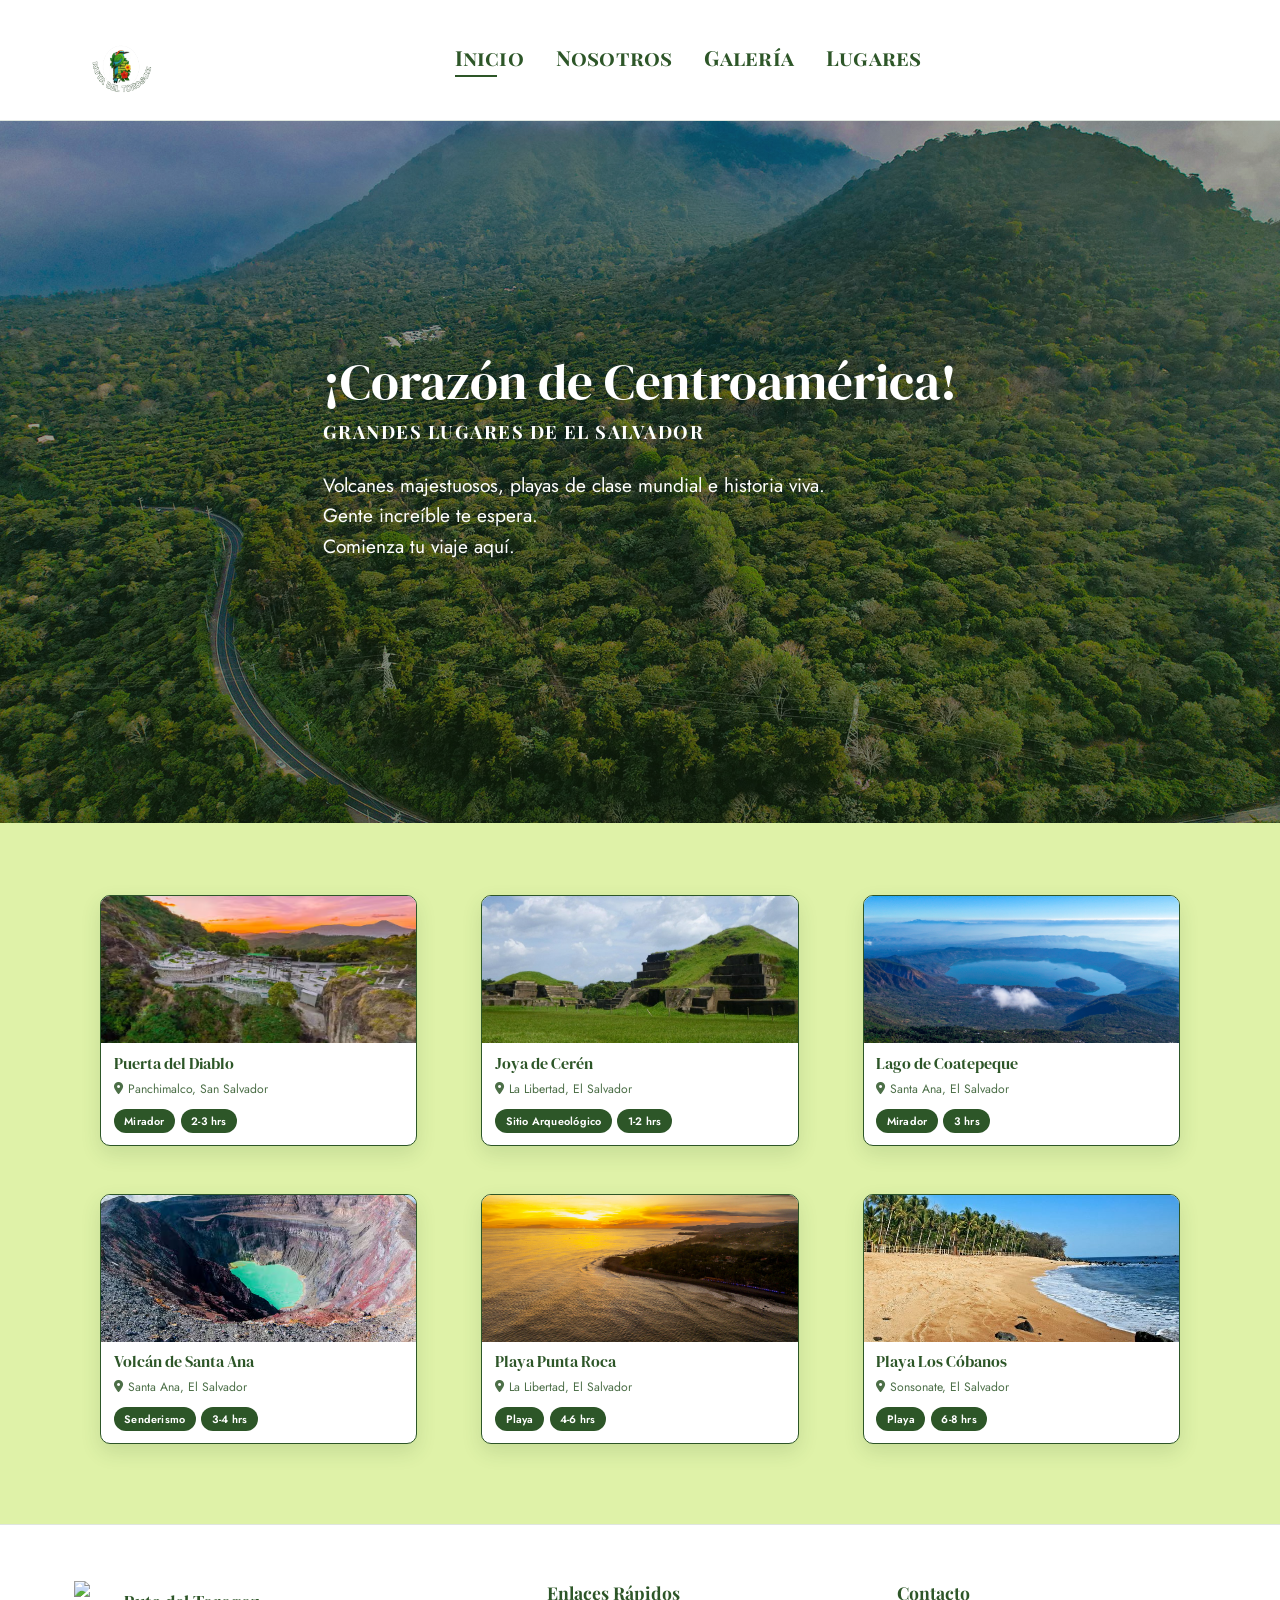
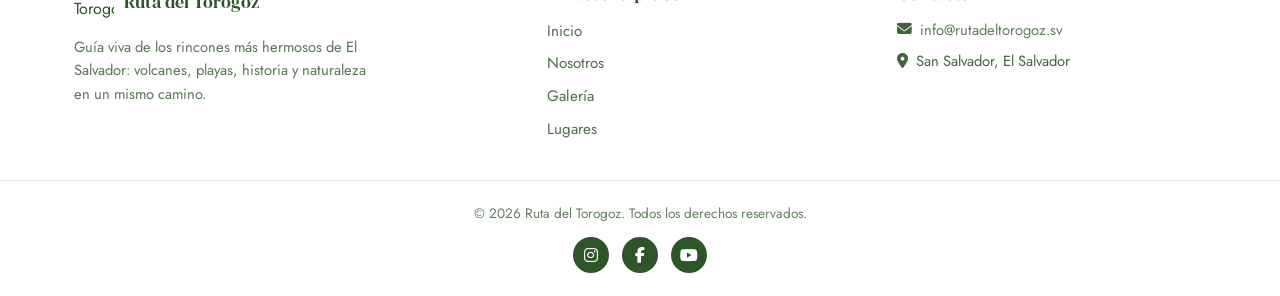
==== commit 64aa2d5e: "actualizacion de tarjetas en lugares e imagenes" ====
--- a/index.html
+++ b/index.html
@@ -63,84 +63,91 @@
 
         <li class="place-card">
           <figure class="place-card__media">
-            <img src="https://picsum.photos/id/1015/640/480" alt="Vista panorámica de la formación rocosa Puerta del Diablo al atardecer">
+            <img src="assets/img/Lu_Puertadeldiablo.avif" alt="Vista panorámica de la formación rocosa Puerta del Diablo al atardecer">
           </figure>
           <div class="place-card__body">
             <h3 class="place-card__title">Puerta del Diablo</h3>
-            <p class="place-card__location"><i class="fa-solid fa-location-dot" aria-hidden="true"></i> Panchimalco, San Salvador</p>
+            <p class="place-card__location"><a href="https://www.google.com/maps/search/?api=1&query=Puerta+del+Diablo,+Panchimalco,+San+Salvador" target="_blank" rel="noopener noreferrer">
+            <i class="fa-solid fa-location-dot" aria-hidden="true"></i>
+            </a> Panchimalco, San Salvador</p>
             <ul class="place-card__tags" role="list">
               <li class="tag">Mirador</li>
-              <li class="tag">6 km</li>
-            </ul>
-          </div>
-        </li>
-
-        <li class="place-card">
-          <figure class="place-card__media">
-            <img src="https://picsum.photos/id/1039/640/480" alt="Ruinas arqueológicas mayas del sitio Joya de Cerén">
+              <li class="tag">2-3 hrs</li>
+            </ul>
+          </div>
+        </li>
+
+        <li class="place-card">
+          <figure class="place-card__media">
+            <img src="assets/img/Lu_joyaceren.jpg" alt="Ruinas arqueológicas mayas del sitio Joya de Cerén">
           </figure>
           <div class="place-card__body">
             <h3 class="place-card__title">Joya de Cerén</h3>
-            <p class="place-card__location"><i class="fa-solid fa-location-dot" aria-hidden="true"></i> La Libertad, El Salvador</p>
+            <p class="place-card__location"><a href="https://maps.app.goo.gl/qrqRQc9z7z4RrAmk9" target="_blank" rel="noopener noreferrer">
+            <i class="fa-solid fa-location-dot" aria-hidden="true"></i></a> La Libertad, El Salvador</p>
             <ul class="place-card__tags" role="list">
               <li class="tag">Sitio Arqueológico</li>
-              <li class="tag">12 km</li>
-            </ul>
-          </div>
-        </li>
-
-        <li class="place-card">
-          <figure class="place-card__media">
-            <img src="https://picsum.photos/id/1043/640/480" alt="Aguas turquesa del lago de Coatepeque rodeado de montañas">
+              <li class="tag">1-2 hrs</li>
+            </ul>
+          </div>
+        </li>
+
+        <li class="place-card">
+          <figure class="place-card__media">
+            <img src="assets/img/Lu_lagocaotepeque.jpg" alt="Aguas turquesa del lago de Coatepeque rodeado de montañas">
           </figure>
           <div class="place-card__body">
             <h3 class="place-card__title">Lago de Coatepeque</h3>
-            <p class="place-card__location"><i class="fa-solid fa-location-dot" aria-hidden="true"></i> Santa Ana, El Salvador</p>
+            <p class="place-card__location"><a href="https://maps.app.goo.gl/wXSD8gLADZbLB8W87" target="_blank" rel="noopener noreferrer">
+            <i class="fa-solid fa-location-dot" aria-hidden="true"></i></a> Santa Ana, El Salvador</p>
             <ul class="place-card__tags" role="list">
               <li class="tag">Mirador</li>
-              <li class="tag">1 km</li>
-            </ul>
-          </div>
-        </li>
-
-        <li class="place-card">
-          <figure class="place-card__media">
-            <img src="https://picsum.photos/id/1036/640/480" alt="Cráter del volcán de Santa Ana con laguna de azufre">
+              <li class="tag">3 hrs</li>
+            </ul>
+          </div>
+        </li>
+
+        <li class="place-card">
+          <figure class="place-card__media">
+            <img src="assets/img/Lu_volcansantaAna.avif" alt="Cráter del volcán de Santa Ana con laguna de azufre">
           </figure>
           <div class="place-card__body">
             <h3 class="place-card__title">Volcán de Santa Ana</h3>
-            <p class="place-card__location"><i class="fa-solid fa-location-dot" aria-hidden="true"></i> Santa Ana, El Salvador</p>
+            <p class="place-card__location"><a href="https://maps.app.goo.gl/nhCBr7wY4qphbKPH9" target="_blank" rel="noopener noreferrer">
+            <i class="fa-solid fa-location-dot" aria-hidden="true"></i></a> Santa Ana, El Salvador</p>
             <ul class="place-card__tags" role="list">
               <li class="tag">Senderismo</li>
-              <li class="tag">2.1 km</li>
-            </ul>
-          </div>
-        </li>
-
-        <li class="place-card">
-          <figure class="place-card__media">
-            <img src="https://picsum.photos/id/1002/640/480" alt="Atardecer sobre las olas de Playa Punta Roca">
+              <li class="tag">3-4 hrs</li>
+            </ul>
+          </div>
+        </li>
+
+        <li class="place-card">
+          <figure class="place-card__media">
+            <img src="assets/img/Lu_Playapuntaroca.jpg" alt="Atardecer sobre las olas de Playa Punta Roca">
           </figure>
           <div class="place-card__body">
             <h3 class="place-card__title">Playa Punta Roca</h3>
-            <p class="place-card__location"><i class="fa-solid fa-location-dot" aria-hidden="true"></i> La Libertad, El Salvador</p>
+            <p class="place-card__location"><a href="https://maps.app.goo.gl/nXcbho28e926QJNL7" target="_blank" rel="noopener noreferrer">
+            <i class="fa-solid fa-location-dot" aria-hidden="true"></i></a> La Libertad, El Salvador</p>
             <ul class="place-card__tags" role="list">
               <li class="tag">Playa</li>
-              <li class="tag">4 km</li>
-            </ul>
-          </div>
-        </li>
-
-        <li class="place-card">
-          <figure class="place-card__media">
-            <img src="https://picsum.photos/id/1050/640/480" alt="Costa de arena de Playa Los Cóbanos con aguas tranquilas">
+              <li class="tag">4-6 hrs</li>
+            </ul>
+          </div>
+        </li>
+
+        <li class="place-card">
+          <figure class="place-card__media">
+            <img src="assets/img/Lu_PlayaLoscobanos.jpg" alt="Costa de arena de Playa Los Cóbanos con aguas tranquilas">
           </figure>
           <div class="place-card__body">
             <h3 class="place-card__title">Playa Los Cóbanos</h3>
-            <p class="place-card__location"><i class="fa-solid fa-location-dot" aria-hidden="true"></i> Sonsonate, El Salvador</p>
+            <p class="place-card__location"><a href="https://maps.app.goo.gl/rHePRyUfYRuC7ZTS8" target="_blank" rel="noopener noreferrer">
+            <i class="fa-solid fa-location-dot" aria-hidden="true"></i></a> Sonsonate, El Salvador</p>
             <ul class="place-card__tags" role="list">
               <li class="tag">Playa</li>
-              <li class="tag">4 km</li>
+              <li class="tag">6-8 hrs</li>
             </ul>
           </div>
         </li>
@@ -155,10 +162,10 @@
 
       <div class="footer-col footer-col--brand">
         <a href="index.html" class="footer-logo">
-          <img src="assets/img/torogoz_logo_sittioweb (1).png" alt="Torogoz posado sobre una maleta de viaje, símbolo de Ruta del Torogoz">
+          <img src="assets/logo-torogoz.jpeg" alt="Torogoz posado sobre una maleta de viaje, símbolo de Ruta del Torogoz">
           <span>Ruta del Torogoz</span>
         </a>
-        <p>Ruta del Torogoz te invita a descubrir los lugares turísticos más emblemáticos de El Salvador mediante información sobre su historia, cultura, naturaleza y paisajes que hacen único a nuestro país.</p>
+        <p>Guía viva de los rincones más hermosos de El Salvador: volcanes, playas, historia y naturaleza en un mismo camino.</p>
       </div>
 
       <nav class="footer-col footer-col--links" aria-label="Enlaces del sitio">
--- a/style.css
+++ b/style.css
@@ -22,7 +22,7 @@
   --font-logo: 'Rammetto One', system-ui, sans-serif;
   --font-menu: 'Playfair Display', Georgia, serif;
   --font-titular: 'DM Serif Display', Georgia, serif;
-  --font-texto: 'DM Serif Display', Georgia, serif ;
+  --font-texto: 'Jost', 'Segoe UI', sans-serif;
 
   --radio-tarjeta: 14px;
   --sombra-tarjeta: 0 8px 20px rgba(45, 86, 40, 0.14);
@@ -112,56 +112,69 @@
   justify-self: end;
 }
 
-/* --- Logotipo: una sola imagen (el pájaro, la maleta y el texto "Ruta del
-   Torogoz" ya vienen dibujados dentro del archivo). El logo queda ENTERO
-   dentro del header: se encierra en una caja de máximo 130x130px y
-   "object-fit: contain" escala la imagen completa para que quepa entera
-   ahí adentro, sin recortarla ni desbordarse. */
+/* --- Logotipo: torogoz + texto curvo Rammetto One --- */
 .logo {
-  margin-left: -1.3rem;   /* ajusta el número: más negativo = más a la izquierda */
   position: relative;
   display: inline-flex;
   align-items: center;
   justify-content: center;
-  width: 130px;
-  height: 95px;
-  max-width: 130px;
-  max-height: 95;
+  width: 96px;
+  height: 96px;
   flex-shrink: 0;
 }
 
 .logo__mark {
   position: relative;
   display: block;
-  width: 100%;
-  height: 100%;
+  width: 62px;
+  height: 62px;
+  margin-top: 18px;
 }
 
 .logo__mark img {
   width: 100%;
   height: 100%;
   object-fit: contain;
-  object-position: center;
-}
+}
+
+.logo__ring {
+  position: absolute;
+  inset: 0;
+  width: 96px;
+  height: 96px;
+  overflow: visible;
+  pointer-events: none;
+}
+
+.logo__ring text {
+  font-family: var(--font-logo);
+  font-size: 15px;
+  fill: var(--blanco);
+  stroke: var(--verde-trazo);
+  stroke-width: 3px;
+  paint-order: stroke fill;
+  letter-spacing: 1px;
+}
+
 /* --- Navegación principal --- */
 .main-nav__list {
   display: flex;
   align-items: center;
-  gap: 6rem;
+  gap: 2rem;
 }
 
 .main-nav__link {
   position: relative;
   display: inline-block;
   font-family: var(--font-menu);
-  font-weight: 900;
-  font-size: 1.8rem;
+  font-weight: 700;
+  font-size: 1.3rem;
   color: var(--verde-trazo);
   font-variant-caps: small-caps; /* primera letra en mayúscula grande, resto en versalitas, igual al diseño */
   letter-spacing: 0.01em;
   padding-bottom: 6px;
   white-space: nowrap;
-  transition: opacity 0.2s ease
+  transition: opacity 0.2s ease;
 }
 
 .main-nav__link::after {
@@ -215,7 +228,7 @@
   align-items: center;
   background-image:
     linear-gradient(180deg, rgba(20, 40, 15, 0.35) 0%, rgba(20, 40, 15, 0.55) 100%),
-    url('https://picsum.photos/id/1018/1600/1000');
+    url('assets/img/rutadelasflores.jpg');
   background-size: cover;
   background-position: center;
 }
@@ -224,40 +237,38 @@
   position: relative;
   z-index: 2;
   max-width: var(--contenedor-ancho);
-  margin-inline: 9rem 0;
+  margin-inline: auto;
   padding: 4rem 1.5rem;
   color: var(--blanco);
   max-width: 820px;
 }
- 
+
 .hero__eyebrow {
   font-family: var(--font-menu);
   text-transform: uppercase;
   letter-spacing: 0.08em;
-  font-size: 1.7rem;
+  font-size: 1.15rem;
   font-weight: 700;
-  color: var(--blanco);
-  margin: 0 0 0.9rem;
-}
- 
+  margin: 0 0 1.6rem;
+}
+
 .hero__title {
   font-family: var(--font-titular);
   font-weight: 400;
-  font-size: clamp(2rem, 4.6vw, 3.5rem);
+  font-size: clamp(1.5rem, 4.6vw, 3.2rem);
   line-height: 1.1;
-  color: var(--blanco);
-  margin: 0 0 0.9rem;
+  margin: 0 0 0.6rem;
   white-space: nowrap;
   text-shadow: 0 2px 12px rgba(0, 0, 0, 0.25);
 }
- 
+
 .hero__text {
   font-size: 1.2rem;
-  line-height: 1.4;
-  color: var(--blanco);
-  margin: 0 0 0.9rem;
-  
-}
+  line-height: 1.6;
+  margin: 0 0 1.8rem;
+  max-width: 46ch;
+}
+
 /* ---------- 4. Lugares destacados (grid de tarjetas) ---------- */
 .places {
   max-width: var(--contenedor-ancho);
@@ -457,8 +468,8 @@
 }
 
 .footer-logo img {
-  width: 56px;
-  height: 56px;
+  width: 40px;
+  height: 40px;
   object-fit: contain;
 }
 
@@ -469,15 +480,13 @@
 }
 
 .site-footer__bottom {
-  max-width: var(--contenedor-ancho);
-  margin-inline: auto;
   border-top: 1px solid rgba(45, 86, 40, 0.15);
   padding: 1.4rem 1.5rem;
   display: flex;
-  flex-direction: row;
-  align-items: center;
-  justify-content: space-between;
+  flex-direction: column;
+  align-items: center;
   gap: 0.9rem;
+  text-align: center;
 }
 
 .site-footer__bottom p {
@@ -603,14 +612,168 @@
     justify-content: center;
   }
 
-  .site-footer__bottom {
-    flex-direction: column;
-    text-align: center;
-  }
-
   /* Táctil: se agranda el área de toque de los íconos sociales */
   .site-footer__social a {
     width: 44px;
     height: 44px;
   }
+}
+/* ==========================================================
+   GALERÍA — fondo, tarjetas y paginación
+   ========================================================== */
+
+.gallery-page {
+  background-color: #B5D371;   /* verde claro del fondo */
+  padding: 40px 60px 60px;
+  min-height: 70vh;
+  font-family: 'Jost', sans-serif;
+}
+
+/* Grid 2x2 */
+.gallery-grid {
+  display: grid;
+  grid-template-columns: repeat(2, 1fr);
+  gap: 30px;
+  max-width: 1100px;
+  margin: 0 auto;
+}
+
+/* Tarjeta blanca */
+.gallery-card {
+  background-color: #ffffff;
+  border-radius: 16px;
+  padding: 18px 18px 22px;
+  box-shadow: 0 4px 10px rgba(0, 0, 0, 0.12);
+  text-align: center;
+}
+.gallery-card:hover{
+  background-color: #f5f5f5fb;
+   transform: translateY(-7px);
+  transition: transform 0.2s ease, box-shadow 0.2 ease;
+  transition: transform 0.4s cubic-bezier(0.16, 1, 0.3, 1), 
+                box-shadow 0.4s cubic-bezier(0.16, 1, 0.3, 1);
+}
+
+.gallery-card__title {
+  font-family: 'Playfair Display', serif;
+  font-weight: 600;
+  font-size: 1.05rem;
+  text-transform: uppercase;
+  letter-spacing: 0.5px;
+  color: #1f2d1f;
+  margin: 0 0 14px;
+}
+
+.gallery-card__img {
+  width: 100%;
+  height: 220px;
+  object-fit: cover;
+  border-radius: 10px;
+  display: block;
+}
+
+/* Paginación */
+.gallery-pagination {
+  display: flex;
+  justify-content: center;
+  gap: 20px;
+  margin-top: 35px;
+}
+
+.pag-btn {
+  background-color: #3f5d3a;   /* verde oscuro */
+  color: #ffffff;
+  border: none;
+  width: 60px;
+  height: 42px;
+  border-radius: 10px;
+  font-size: 1.1rem;
+  cursor: pointer;
+  display: flex;
+  align-items: center;
+  justify-content: center;
+  transition: background-color 0.2s ease, transform 0.15s ease;
+}
+
+.pag-btn:hover {
+  background-color: #345031;
+  transform: translateY(-2px);
+}
+
+.pag-btn:active {
+  transform: translateY(0);
+}
+
+/* Responsive: 1 columna en pantallas chicas */
+@media (max-width: 768px) {
+  .gallery-page {
+    padding: 30px 20px 40px;
+  }
+  .gallery-grid {
+    grid-template-columns: 1fr;
+  }
+  .gallery-card__img {
+    height: 200px;
+  }
+}
+/* ==========================================================
+   FOTOS (LIGHTBOX) — fondo oscuro + un solo carrusel visible
+   ========================================================== */
+
+body.fotos-page {
+  background-color: #141414;
+  min-height: 100vh;
+  margin: 0;
+  display: flex;
+  align-items: center;
+  justify-content: center;
+  padding: 40px 20px;
+}
+
+/* Por defecto, todos los carruseles están ocultos */
+body.fotos-page .container {
+  display: none;
+  opacity: 0;
+  transform: translateY(15px);
+  transition: opacity 0.5s ease, transform 0.5s ease;
+  max-width: 900px;
+  width: 100%;
+  margin: 0 auto;
+}
+
+/* El carrusel activo se muestra */
+body.fotos-page .container.active {
+  display: block;
+}
+
+/* Clase que dispara el fade-in (se agrega unos ms después) */
+body.fotos-page .container.show {
+  opacity: 1;
+  transform: translateY(0);
+}
+
+body.fotos-page .container h3 {
+  color: #3d3c3c;
+  text-align: center;
+  font-family: 'Playfair Display', serif;
+  margin-bottom: 20px;
+}
+
+body.fotos-page .carousel-item img {
+  width: 100%;
+  aspect-ratio:  9/7;
+  object-fit: cover;
+  border-radius: 12px;
+}
+
+body.fotos-page .btn-secondary {
+  display: block;
+  width: fit-content;
+  margin: 25px auto 0;
+  background-color: #3f5d3a;
+  border: none;
+}
+
+body.fotos-page .btn-secondary:hover {
+  background-color: #318129;
 }
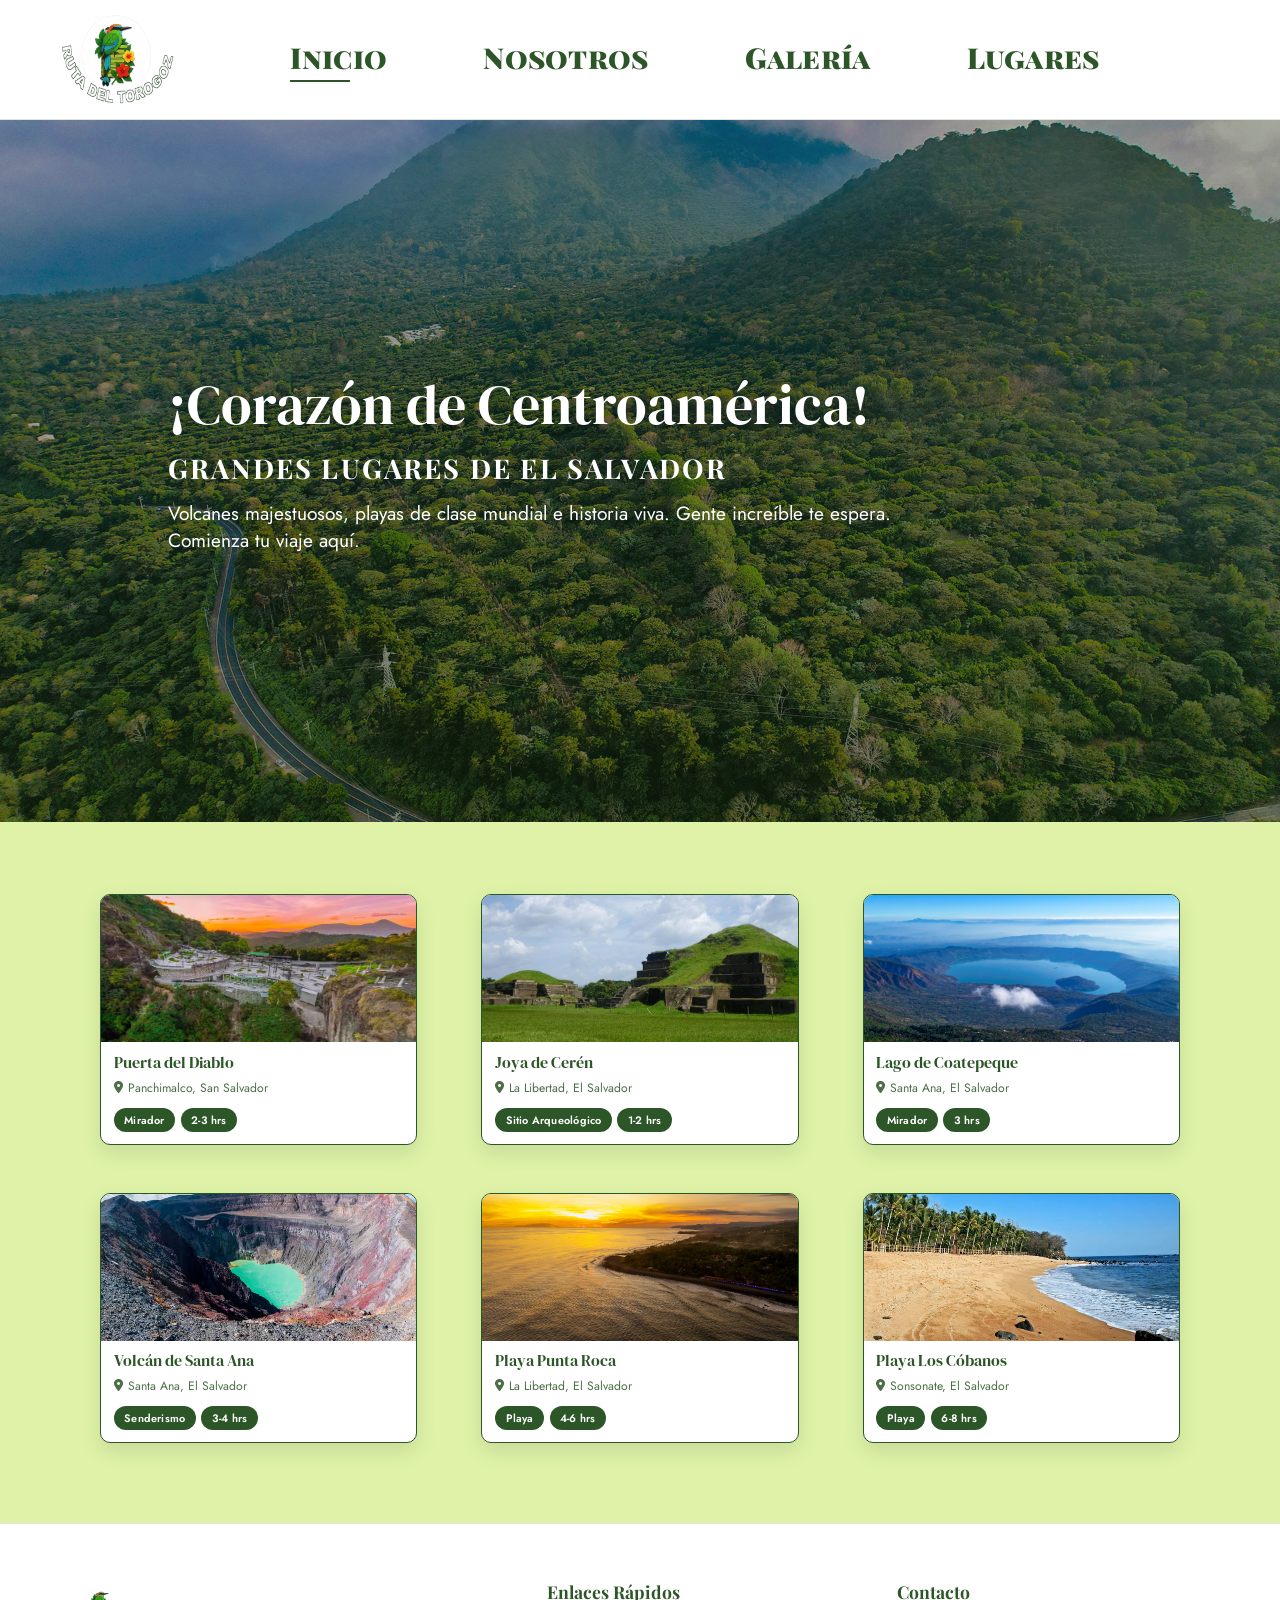
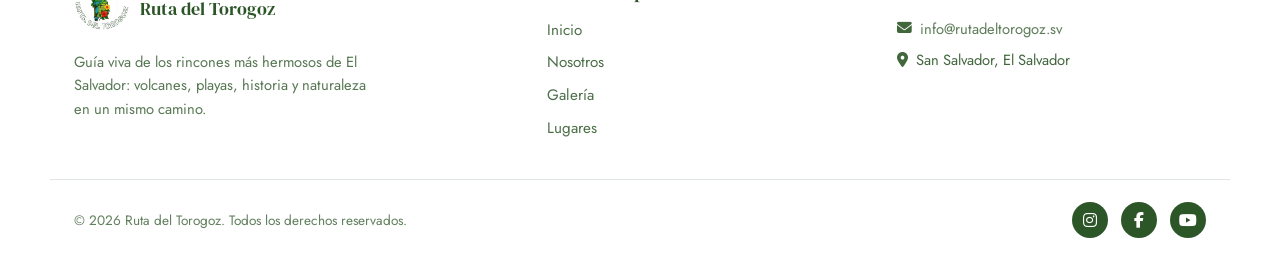
==== commit ffba1580: "Subida de actualizacion de codigos y codigo de 12 lugares con su info" ====
--- a/index.html
+++ b/index.html
@@ -6,20 +6,17 @@
   <title>Ruta del Torogoz | Inicio</title>
   <meta name="description" content="Descubre volcanes, playas de clase mundial e historia viva en el corazón de Centroamérica con Ruta del Torogoz.">
 
-  <!-- Tipografías: Rammetto One (logotipo), Playfair Display (menú), DM Serif Display (titulares) y Jost (texto de lectura) -->
   <link rel="preconnect" href="https://fonts.googleapis.com">
   <link rel="preconnect" href="https://fonts.gstatic.com" crossorigin>
   <link href="https://fonts.googleapis.com/css2?family=DM+Serif+Display:ital@0;1&family=Jost:wght@300;400;500;600&family=Playfair+Display:wght@500;600;700&family=Rammetto+One&display=swap" rel="stylesheet">
 
-  <!-- Font Awesome para iconografía (pines de ubicación, redes sociales, flecha) -->
   <link rel="stylesheet" href="https://cdnjs.cloudflare.com/ajax/libs/font-awesome/6.5.1/css/all.min.css">
 
   <link rel="stylesheet" href="style.css">
 </head>
 <body>
 
-  <!-- ===================== HEADER / NAVEGACIÓN ===================== -->
- <header class="site-header">
+  <header class="site-header">
     <div class="site-header__bar">
 
       <a href="index.html" class="logo" aria-label="Ruta del Torogoz — Inicio">
@@ -44,7 +41,6 @@
   </header>
 
   <main>
-    <!-- ===================== HERO ===================== -->
     <section class="hero">
       <div class="hero__overlay" aria-hidden="true"></div>
       <div class="hero__content">
@@ -57,11 +53,10 @@
 </div>
     </section>
 
-    <!-- ===================== LUGARES DESTACADOS ===================== -->
     <section class="places" id="lugares" aria-label="Lugares destacados">
       <ul class="place-grid" role="list">
 
-        <li class="place-card">
+        <li class="place-card" data-lugar="puerta-del-diablo">
           <figure class="place-card__media">
             <img src="assets/img/Lu_Puertadeldiablo.avif" alt="Vista panorámica de la formación rocosa Puerta del Diablo al atardecer">
           </figure>
@@ -77,7 +72,7 @@
           </div>
         </li>
 
-        <li class="place-card">
+        <li class="place-card" data-lugar="joya-de-ceren">
           <figure class="place-card__media">
             <img src="assets/img/Lu_joyaceren.jpg" alt="Ruinas arqueológicas mayas del sitio Joya de Cerén">
           </figure>
@@ -92,7 +87,7 @@
           </div>
         </li>
 
-        <li class="place-card">
+        <li class="place-card" data-lugar="lago-de-coatepeque">
           <figure class="place-card__media">
             <img src="assets/img/Lu_lagocaotepeque.jpg" alt="Aguas turquesa del lago de Coatepeque rodeado de montañas">
           </figure>
@@ -107,7 +102,7 @@
           </div>
         </li>
 
-        <li class="place-card">
+        <li class="place-card" data-lugar="volcan-de-santa-ana">
           <figure class="place-card__media">
             <img src="assets/img/Lu_volcansantaAna.avif" alt="Cráter del volcán de Santa Ana con laguna de azufre">
           </figure>
@@ -122,7 +117,7 @@
           </div>
         </li>
 
-        <li class="place-card">
+        <li class="place-card" data-lugar="playa-punta-roca">
           <figure class="place-card__media">
             <img src="assets/img/Lu_Playapuntaroca.jpg" alt="Atardecer sobre las olas de Playa Punta Roca">
           </figure>
@@ -137,7 +132,7 @@
           </div>
         </li>
 
-        <li class="place-card">
+        <li class="place-card" data-lugar="playa-los-cobanos">
           <figure class="place-card__media">
             <img src="assets/img/Lu_PlayaLoscobanos.jpg" alt="Costa de arena de Playa Los Cóbanos con aguas tranquilas">
           </figure>
@@ -156,13 +151,12 @@
     </section>
   </main>
 
-  <!-- ===================== FOOTER ===================== -->
   <footer class="site-footer">
     <div class="site-footer__top">
 
       <div class="footer-col footer-col--brand">
         <a href="index.html" class="footer-logo">
-          <img src="assets/logo-torogoz.jpeg" alt="Torogoz posado sobre una maleta de viaje, símbolo de Ruta del Torogoz">
+          <img src="assets/img/torogoz_logo_sittioweb (1).png" alt="Torogoz posado sobre una maleta de viaje, símbolo de Ruta del Torogoz">
           <span>Ruta del Torogoz</span>
         </a>
         <p>Guía viva de los rincones más hermosos de El Salvador: volcanes, playas, historia y naturaleza en un mismo camino.</p>
@@ -198,6 +192,7 @@
     </div>
   </footer>
 
-  <script src="scrip.js"></script>
+ <script src="scrip.js"></script>
+  <script src="Script.js/fundamentos.js"></script>
 </body>
 </html>
--- a/style.css
+++ b/style.css
@@ -112,63 +112,58 @@
   justify-self: end;
 }
 
-/* --- Logotipo: torogoz + texto curvo Rammetto One --- */
+/* --- Logotipo: una sola imagen (el pájaro, la maleta y el texto "Ruta del
+   Torogoz" ya vienen dibujados dentro del archivo). El logo queda ENTERO
+   dentro del header: se encierra en una caja de máximo 130x130px y
+   "object-fit: contain" escala la imagen completa para que quepa entera
+   ahí adentro, sin recortarla ni desbordarse. */
 .logo {
+  margin-left: -1.3rem;   /* ajusta el número: más negativo = más a la izquierda */
   position: relative;
   display: inline-flex;
   align-items: center;
   justify-content: center;
-  width: 96px;
-  height: 96px;
+  width: 130px;
+  height: 95px;
+  max-width: 130px;
+  max-height: 95;
   flex-shrink: 0;
 }
 
 .logo__mark {
   position: relative;
   display: block;
-  width: 62px;
-  height: 62px;
-  margin-top: 18px;
+  width: 100%;
+  height: 100%;
 }
 
 .logo__mark img {
   width: 100%;
   height: 100%;
   object-fit: contain;
-}
-
+  object-position: center;
+}
+
+/* El svg .logo__ring ya no se usa: si alguna página todavía lo trae en el
+   HTML (de una prueba de un compañero), lo dejamos oculto para que no
+   rompa el tamaño del header. */
 .logo__ring {
-  position: absolute;
-  inset: 0;
-  width: 96px;
-  height: 96px;
-  overflow: visible;
-  pointer-events: none;
-}
-
-.logo__ring text {
-  font-family: var(--font-logo);
-  font-size: 15px;
-  fill: var(--blanco);
-  stroke: var(--verde-trazo);
-  stroke-width: 3px;
-  paint-order: stroke fill;
-  letter-spacing: 1px;
+  display: none;
 }
 
 /* --- Navegación principal --- */
 .main-nav__list {
   display: flex;
   align-items: center;
-  gap: 2rem;
+  gap: 6rem;
 }
 
 .main-nav__link {
   position: relative;
   display: inline-block;
   font-family: var(--font-menu);
-  font-weight: 700;
-  font-size: 1.3rem;
+  font-weight: 900;
+  font-size: 1.8rem;
   color: var(--verde-trazo);
   font-variant-caps: small-caps; /* primera letra en mayúscula grande, resto en versalitas, igual al diseño */
   letter-spacing: 0.01em;
@@ -237,7 +232,7 @@
   position: relative;
   z-index: 2;
   max-width: var(--contenedor-ancho);
-  margin-inline: auto;
+  margin-inline: 9rem 0;
   padding: 4rem 1.5rem;
   color: var(--blanco);
   max-width: 820px;
@@ -247,26 +242,28 @@
   font-family: var(--font-menu);
   text-transform: uppercase;
   letter-spacing: 0.08em;
-  font-size: 1.15rem;
+  font-size: 1.7rem;
   font-weight: 700;
-  margin: 0 0 1.6rem;
+  color: var(--blanco);
+  margin: 0 0 0.9rem;
 }
 
 .hero__title {
   font-family: var(--font-titular);
   font-weight: 400;
-  font-size: clamp(1.5rem, 4.6vw, 3.2rem);
+  font-size: clamp(2rem, 4.6vw, 3.5rem);
   line-height: 1.1;
-  margin: 0 0 0.6rem;
+  color: var(--blanco);
+  margin: 0 0 0.9rem;
   white-space: nowrap;
   text-shadow: 0 2px 12px rgba(0, 0, 0, 0.25);
 }
 
 .hero__text {
   font-size: 1.2rem;
-  line-height: 1.6;
-  margin: 0 0 1.8rem;
-  max-width: 46ch;
+  line-height: 1.4;
+  color: var(--blanco);
+  margin: 0 0 0.9rem;
 }
 
 /* ---------- 4. Lugares destacados (grid de tarjetas) ---------- */
@@ -468,8 +465,8 @@
 }
 
 .footer-logo img {
-  width: 40px;
-  height: 40px;
+  width: 56px;
+  height: 56px;
   object-fit: contain;
 }
 
@@ -480,13 +477,15 @@
 }
 
 .site-footer__bottom {
+  max-width: var(--contenedor-ancho);
+  margin-inline: auto;
   border-top: 1px solid rgba(45, 86, 40, 0.15);
   padding: 1.4rem 1.5rem;
   display: flex;
-  flex-direction: column;
-  align-items: center;
+  flex-direction: row;
+  align-items: center;
+  justify-content: space-between;
   gap: 0.9rem;
-  text-align: center;
 }
 
 .site-footer__bottom p {
@@ -612,21 +611,233 @@
     justify-content: center;
   }
 
+  .site-footer__bottom {
+    flex-direction: column;
+    text-align: center;
+  }
+
   /* Táctil: se agranda el área de toque de los íconos sociales */
   .site-footer__social a {
     width: 44px;
     height: 44px;
   }
 }
-/* ==========================================================
-   GALERÍA — fondo, tarjetas y paginación
-   ========================================================== */
+
+/* =====================================================================
+   7. PÁGINA NOSOTROS
+   Todo lo de aquí hacia abajo es exclusivo de nosotros.html.
+   No modifica ni reemplaza ninguna regla anterior.
+   ===================================================================== */
+
+/* --- 7.1 Banner de "Nosotros" (solo imagen, sin texto encima) --- */
+.about-hero {
+  min-height: 42vh;
+  background-image:
+    linear-gradient(180deg, rgba(20, 40, 15, 0.18) 0%, rgba(20, 40, 15, 0.32) 100%),
+    url('https://picsum.photos/id/1036/1600/900');
+  background-size: cover;
+  background-position: center;
+}
+
+/* --- 7.2 Quiénes somos + Nuestros valores: dos tarjetas del mismo alto, lado a lado --- */
+.about-intro {
+  max-width: var(--contenedor-ancho);
+  margin-inline: auto;
+  padding: 4.5rem 1.5rem 3.5rem;
+}
+
+.about-intro__row {
+  display: grid;
+  grid-template-columns: 1fr 1fr;
+  gap: 2.25rem;
+  max-width: 1000px;
+  margin-inline: auto;
+}
+
+.about-card {
+  position: relative;
+  background-color: var(--blanco);
+  border-radius: var(--radio-tarjeta);
+  box-shadow: var(--sombra-tarjeta);
+  padding: 2.3rem 2.2rem 2rem;
+  height: 100%;
+  transition: transform 0.25s ease, box-shadow 0.25s ease;
+}
+
+.about-card:hover {
+  transform: translateY(-4px);
+  box-shadow: 0 14px 26px rgba(45, 86, 40, 0.2);
+}
+
+.about-card__icon {
+  display: inline-flex;
+  align-items: center;
+  justify-content: center;
+  width: 54px;
+  height: 54px;
+  border-radius: 50%;
+  background-color: var(--verde-fondo);
+  border: 1.5px solid var(--verde-trazo);
+  color: var(--verde-trazo);
+  font-size: 1.3rem;
+  margin-bottom: 1.1rem;
+}
+
+.about-card__title {
+  font-family: var(--font-titular);
+  font-weight: 400;
+  font-size: 1.5rem;
+  margin: 0 0 0.9rem;
+  color: var(--verde-trazo);
+}
+
+.about-card__text {
+  font-size: 1rem;
+  line-height: 1.6;
+  margin: 0;
+  color: var(--verde-trazo);
+  opacity: 0.88;
+}
+
+.about-card__chips {
+  display: flex;
+  flex-wrap: wrap;
+  gap: 0.55rem;
+}
+
+.chip {
+  display: inline-flex;
+  align-items: center;
+  gap: 0.45rem;
+  background-color: var(--verde-fondo);
+  color: var(--verde-trazo);
+  font-size: 0.88rem;
+  font-weight: 500;
+  letter-spacing: 0.01em;
+  padding: 0.5rem 0.95rem;
+  border-radius: 999px;
+  border: 1px solid rgba(45, 86, 40, 0.25);
+}
+
+.chip i {
+  font-size: 0.85rem;
+}
+
+/* --- 7.3 Divisor curvo entre las tarjetas y la franja de pilares --- */
+.wave-divider {
+  line-height: 0;
+  margin-top: -1px;
+}
+
+.wave-divider svg {
+  display: block;
+  width: 100%;
+  height: 70px;
+}
+
+.wave-divider path {
+  fill: var(--verde-trazo);
+}
+
+/* --- 7.4 Misión / Visión / Objetivo --- */
+.pillars {
+  background-color: var(--verde-trazo);
+  padding: 3.5rem 1.5rem 4rem;
+}
+
+.pillars__grid {
+  max-width: var(--contenedor-ancho);
+  margin-inline: auto;
+  display: grid;
+  grid-template-columns: repeat(3, 1fr);
+  gap: 2rem;
+}
+
+.pillar-card {
+  background-color: var(--blanco);
+  border-radius: var(--radio-tarjeta);
+  padding: 1.9rem 1.7rem;
+  border-left: 5px solid var(--verde-medio);
+  box-shadow: 0 10px 24px rgba(0, 0, 0, 0.18);
+}
+
+.pillar-card__label {
+  font-family: var(--font-menu);
+  font-weight: 700;
+  font-size: 1.25rem;
+  text-transform: uppercase;
+  letter-spacing: 0.04em;
+  margin: 0 0 0.6rem;
+  color: var(--verde-trazo);
+}
+
+.pillar-card__text {
+  font-size: 1rem;
+  line-height: 1.55;
+  margin: 0;
+  color: var(--verde-trazo);
+  opacity: 0.88;
+}
+
+/* --- 7.5 Nota importante --- */
+.note-banner {
+  background-color: var(--verde-medio);
+  padding: 2.2rem 1.5rem;
+}
+
+.note-banner__inner {
+  max-width: 860px;
+  margin-inline: auto;
+  display: flex;
+  align-items: center;
+  gap: 1rem;
+  text-align: left;
+}
+
+.note-banner__icon {
+  flex-shrink: 0;
+  font-size: 1.6rem;
+  color: var(--verde-trazo);
+}
+
+.note-banner p {
+  margin: 0;
+  font-size: 0.98rem;
+  line-height: 1.55;
+  color: var(--verde-trazo);
+}
+
+/* --- 7.6 Responsividad de la página Nosotros --- */
+@media (max-width: 900px) {
+  .about-intro__row {
+    grid-template-columns: 1fr;
+  }
+
+  .pillars__grid {
+    grid-template-columns: 1fr;
+  }
+}
+
+@media (max-width: 860px) {
+  .about-hero {
+    min-height: 32vh;
+  }
+
+  .note-banner__inner {
+    flex-direction: column;
+    text-align: center;
+  }
+}
+
+/* =====================================================================
+   8. PÁGINA GALERÍA
+   ===================================================================== */
 
 .gallery-page {
-  background-color: #B5D371;   /* verde claro del fondo */
+  background-color: var(--verde-medio);
   padding: 40px 60px 60px;
   min-height: 70vh;
-  font-family: 'Jost', sans-serif;
+  font-family: var(--font-texto);
 }
 
 /* Grid 2x2 */
@@ -640,27 +851,29 @@
 
 /* Tarjeta blanca */
 .gallery-card {
-  background-color: #ffffff;
+  background-color: var(--blanco);
   border-radius: 16px;
   padding: 18px 18px 22px;
-  box-shadow: 0 4px 10px rgba(0, 0, 0, 0.12);
+  box-shadow: var(--sombra-tarjeta);
   text-align: center;
-}
-.gallery-card:hover{
+  transition: transform 0.4s cubic-bezier(0.16, 1, 0.3, 1),
+              box-shadow 0.4s cubic-bezier(0.16, 1, 0.3, 1),
+              background-color 0.2s ease;
+}
+
+.gallery-card:hover {
   background-color: #f5f5f5fb;
-   transform: translateY(-7px);
-  transition: transform 0.2s ease, box-shadow 0.2 ease;
-  transition: transform 0.4s cubic-bezier(0.16, 1, 0.3, 1), 
-                box-shadow 0.4s cubic-bezier(0.16, 1, 0.3, 1);
+  transform: translateY(-7px);
+  box-shadow: 0 14px 26px rgba(45, 86, 40, 0.2);
 }
 
 .gallery-card__title {
-  font-family: 'Playfair Display', serif;
+  font-family: var(--font-menu);
   font-weight: 600;
   font-size: 1.05rem;
   text-transform: uppercase;
   letter-spacing: 0.5px;
-  color: #1f2d1f;
+  color: var(--verde-trazo);
   margin: 0 0 14px;
 }
 
@@ -681,8 +894,8 @@
 }
 
 .pag-btn {
-  background-color: #3f5d3a;   /* verde oscuro */
-  color: #ffffff;
+  background-color: var(--verde-trazo);
+  color: var(--blanco);
   border: none;
   width: 60px;
   height: 42px;
@@ -716,9 +929,10 @@
     height: 200px;
   }
 }
-/* ==========================================================
-   FOTOS (LIGHTBOX) — fondo oscuro + un solo carrusel visible
-   ========================================================== */
+
+/* =====================================================================
+   9. PÁGINA FOTOS (LIGHTBOX) — fondo oscuro + un solo carrusel visible
+   ===================================================================== */
 
 body.fotos-page {
   background-color: #141414;
@@ -755,13 +969,13 @@
 body.fotos-page .container h3 {
   color: #3d3c3c;
   text-align: center;
-  font-family: 'Playfair Display', serif;
+  font-family: var(--font-menu);
   margin-bottom: 20px;
 }
 
 body.fotos-page .carousel-item img {
   width: 100%;
-  aspect-ratio:  9/7;
+  aspect-ratio: 4 / 3;
   object-fit: cover;
   border-radius: 12px;
 }
@@ -770,10 +984,94 @@
   display: block;
   width: fit-content;
   margin: 25px auto 0;
-  background-color: #3f5d3a;
+  background-color: var(--verde-trazo);
   border: none;
 }
 
 body.fotos-page .btn-secondary:hover {
   background-color: #318129;
+}
+/* =====================================================================
+   10. PÁGINA LUGAR (detalle de un solo lugar)
+   ===================================================================== */
+
+.lugar-hero {
+  margin: 0;
+  width: 100%;
+  height: 80vh;
+  min-height: 300px;
+  overflow: hidden;
+}
+
+.lugar-hero img {
+  width: 100%;
+  height: 100%;
+  object-fit: cover;
+  display: block;
+}
+
+.lugar-detalle {
+  background-color: var(--verde-fondo);
+  padding: 3rem 1.5rem 4.5rem;
+}
+
+.lugar-detalle__body {
+  max-width: 780px;
+  margin: 0 auto;
+}
+
+.lugar-detalle__titulo {
+  font-family: var(--font-titular);
+  font-weight: 400;
+  font-size: clamp(2.2rem, 4.5vw, 3.2rem);
+  color: var(--verde-trazo);
+  margin: 0 0 1.75rem;
+}
+
+.lugar-detalle__bloque {
+  margin-bottom: 1.6rem;
+}
+
+.lugar-detalle__subtitulo {
+  font-family: var(--font-menu);
+  font-weight: 700;
+  font-size: 1.3rem;
+  color: var(--verde-trazo);
+  margin: 0 0 0.5rem;
+}
+
+.lugar-detalle__texto {
+  font-size: 1rem;
+  line-height: 1.6;
+  color: var(--verde-trazo);
+  opacity: 0.9;
+  margin: 0;
+}
+
+.lugar-detalle__chips {
+  display: flex;
+  flex-wrap: wrap;
+  gap: 0.6rem;
+}
+
+.lugar-detalle__chips .chip {
+  background-color: var(--blanco);
+  border: 1.5px solid var(--verde-trazo);
+  color: var(--verde-trazo);
+}
+
+.lugar-detalle__volver {
+  margin-top: 1rem;
+}
+
+@media (max-width: 860px) {
+  .lugar-hero {
+    height: 32vh;
+    min-height: 220px;
+  }
+}
+.lugar-detalle__bloque--aviso {
+  background-color: rgba(255, 255, 255, 0.25);
+  border-radius: 10px;
+  padding: 1rem 1.25rem;
 }
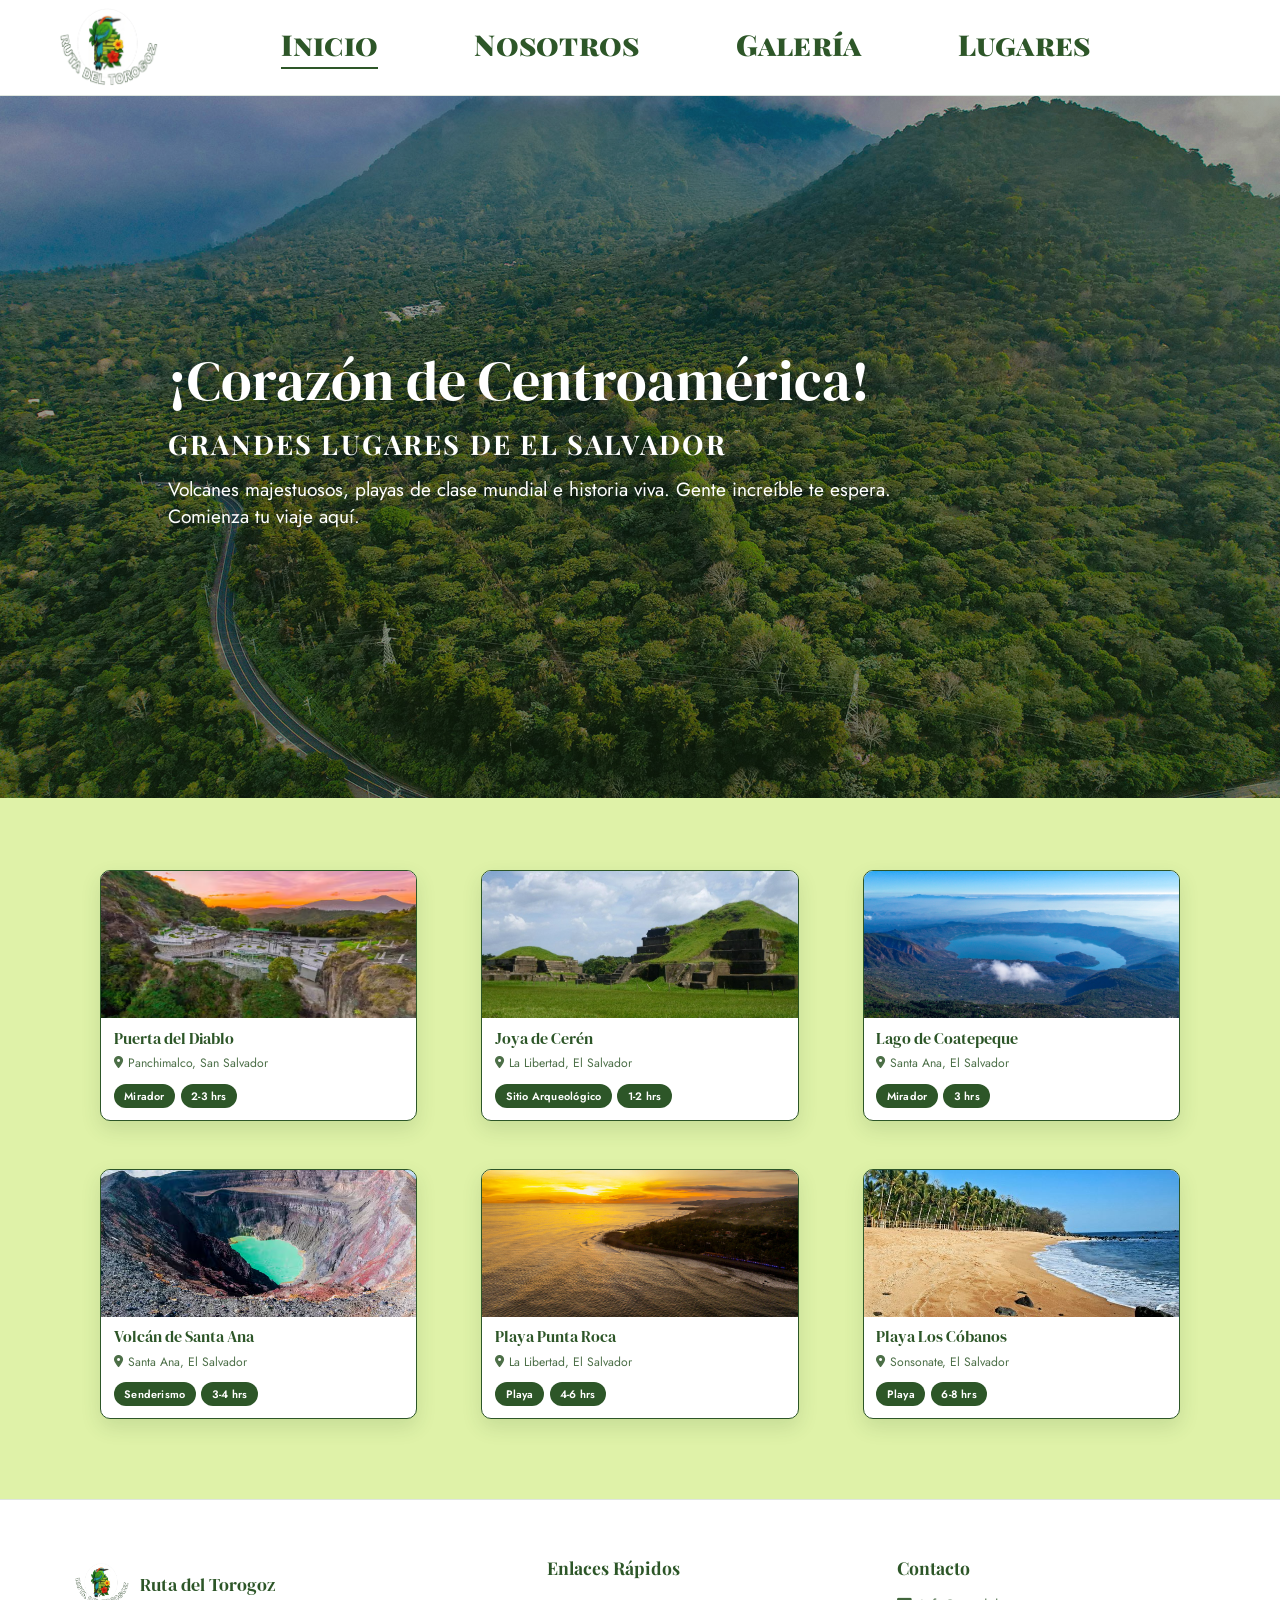
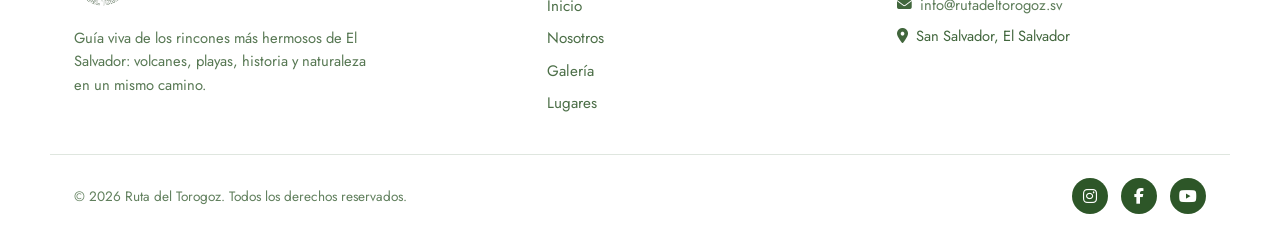
==== commit c14edfde: "subida de actualizacin de todo lo que se hya tocado" ====
--- a/index.html
+++ b/index.html
@@ -185,9 +185,9 @@
     <div class="site-footer__bottom">
       <p>© 2026 Ruta del Torogoz. Todos los derechos reservados.</p>
       <ul class="site-footer__social" role="list">
-        <li><a href="#" aria-label="Instagram"><i class="fa-brands fa-instagram" aria-hidden="true"></i></a></li>
-        <li><a href="#" aria-label="Facebook"><i class="fa-brands fa-facebook-f" aria-hidden="true"></i></a></li>
-        <li><a href="#" aria-label="YouTube"><i class="fa-brands fa-youtube" aria-hidden="true"></i></a></li>
+        <li><a href="https://www.instagram.com/" target="_blank" rel="noopener noreferrer" aria-label="Instagram"><i class="fa-brands fa-instagram" aria-hidden="true"></i></a></li>
+        <li><a href="https://www.facebook.com/" target="_blank" rel="noopener noreferrer" aria-label="Facebook"><i class="fa-brands fa-facebook-f" aria-hidden="true"></i></a></li>
+        <li><a href="https://www.youtube.com/" target="_blank" rel="noopener noreferrer" aria-label="YouTube"><i class="fa-brands fa-youtube" aria-hidden="true"></i></a></li>
       </ul>
     </div>
   </footer>
--- a/style.css
+++ b/style.css
@@ -39,6 +39,7 @@
   color: var(--verde-trazo);
   background-color: var(--verde-fondo); /* fondo general de todo el proyecto */
   -webkit-font-smoothing: antialiased;
+  overflow-x: hidden; /* red de seguridad: evita scroll horizontal si algo se desborda */
 }
 
 img { max-width: 100%; display: block; }
@@ -91,7 +92,7 @@
 .site-header__bar {
   max-width: var(--contenedor-ancho);
   margin-inline: auto;
-  padding: 0.75rem 1.5rem;
+  padding: 0.4rem 1.5rem;
   display: grid;
   grid-template-columns: auto 1fr auto;
   align-items: center;
@@ -123,10 +124,10 @@
   display: inline-flex;
   align-items: center;
   justify-content: center;
-  width: 130px;
-  height: 95px;
-  max-width: 130px;
-  max-height: 95;
+  width: 112px;
+  height: 82px;
+  max-width: 112px;
+  max-height: 82px;
   flex-shrink: 0;
 }
 
@@ -177,12 +178,12 @@
   position: absolute;
   left: 0;
   bottom: 0;
-  width: 62%;
+  width: 100%;
   height: 2px;
   background-color: var(--verde-trazo);
   transform: scaleX(0);
   transform-origin: left;
-  transition: transform 0.25s ease;
+  transition: transform 0.6s ease;
 }
 
 .main-nav__link:hover,
@@ -576,6 +577,31 @@
     min-height: 70vh;
   }
 
+  /* 👇 Arreglo del desborde horizontal del Hero en móvil.
+     En escritorio, .hero__content usa margin-inline: 9rem 0 y
+     .hero__title usa white-space: nowrap para que el titular quede
+     en una sola línea elegante. En pantallas angostas esas dos reglas
+     juntas empujan el contenido fuera del viewport (por eso se veía
+     esa franja verde vacía a la derecha). Aquí las anulamos solo
+     para móvil, sin tocar el diseño de escritorio. */
+  .hero__content {
+    margin-inline: 0;
+    max-width: 100%;
+    padding: 3rem 1.5rem;
+  }
+
+  .hero__eyebrow {
+    font-size: 1.15rem;
+  }
+
+  .hero__title {
+    white-space: normal;
+  }
+
+  .hero__text {
+    font-size: 1rem;
+  }
+
   .place-grid {
     grid-template-columns: 1fr;
   }
@@ -634,7 +660,7 @@
   min-height: 42vh;
   background-image:
     linear-gradient(180deg, rgba(20, 40, 15, 0.18) 0%, rgba(20, 40, 15, 0.32) 100%),
-    url('https://picsum.photos/id/1036/1600/900');
+    url('assets/img/rutadelasflores.jpg');
   background-size: cover;
   background-position: center;
 }
@@ -975,9 +1001,10 @@
 
 body.fotos-page .carousel-item img {
   width: 100%;
-  aspect-ratio: 4 / 3;
+  max-height: 85vh;
   object-fit: cover;
   border-radius: 12px;
+  display: block;
 }
 
 body.fotos-page .btn-secondary {
